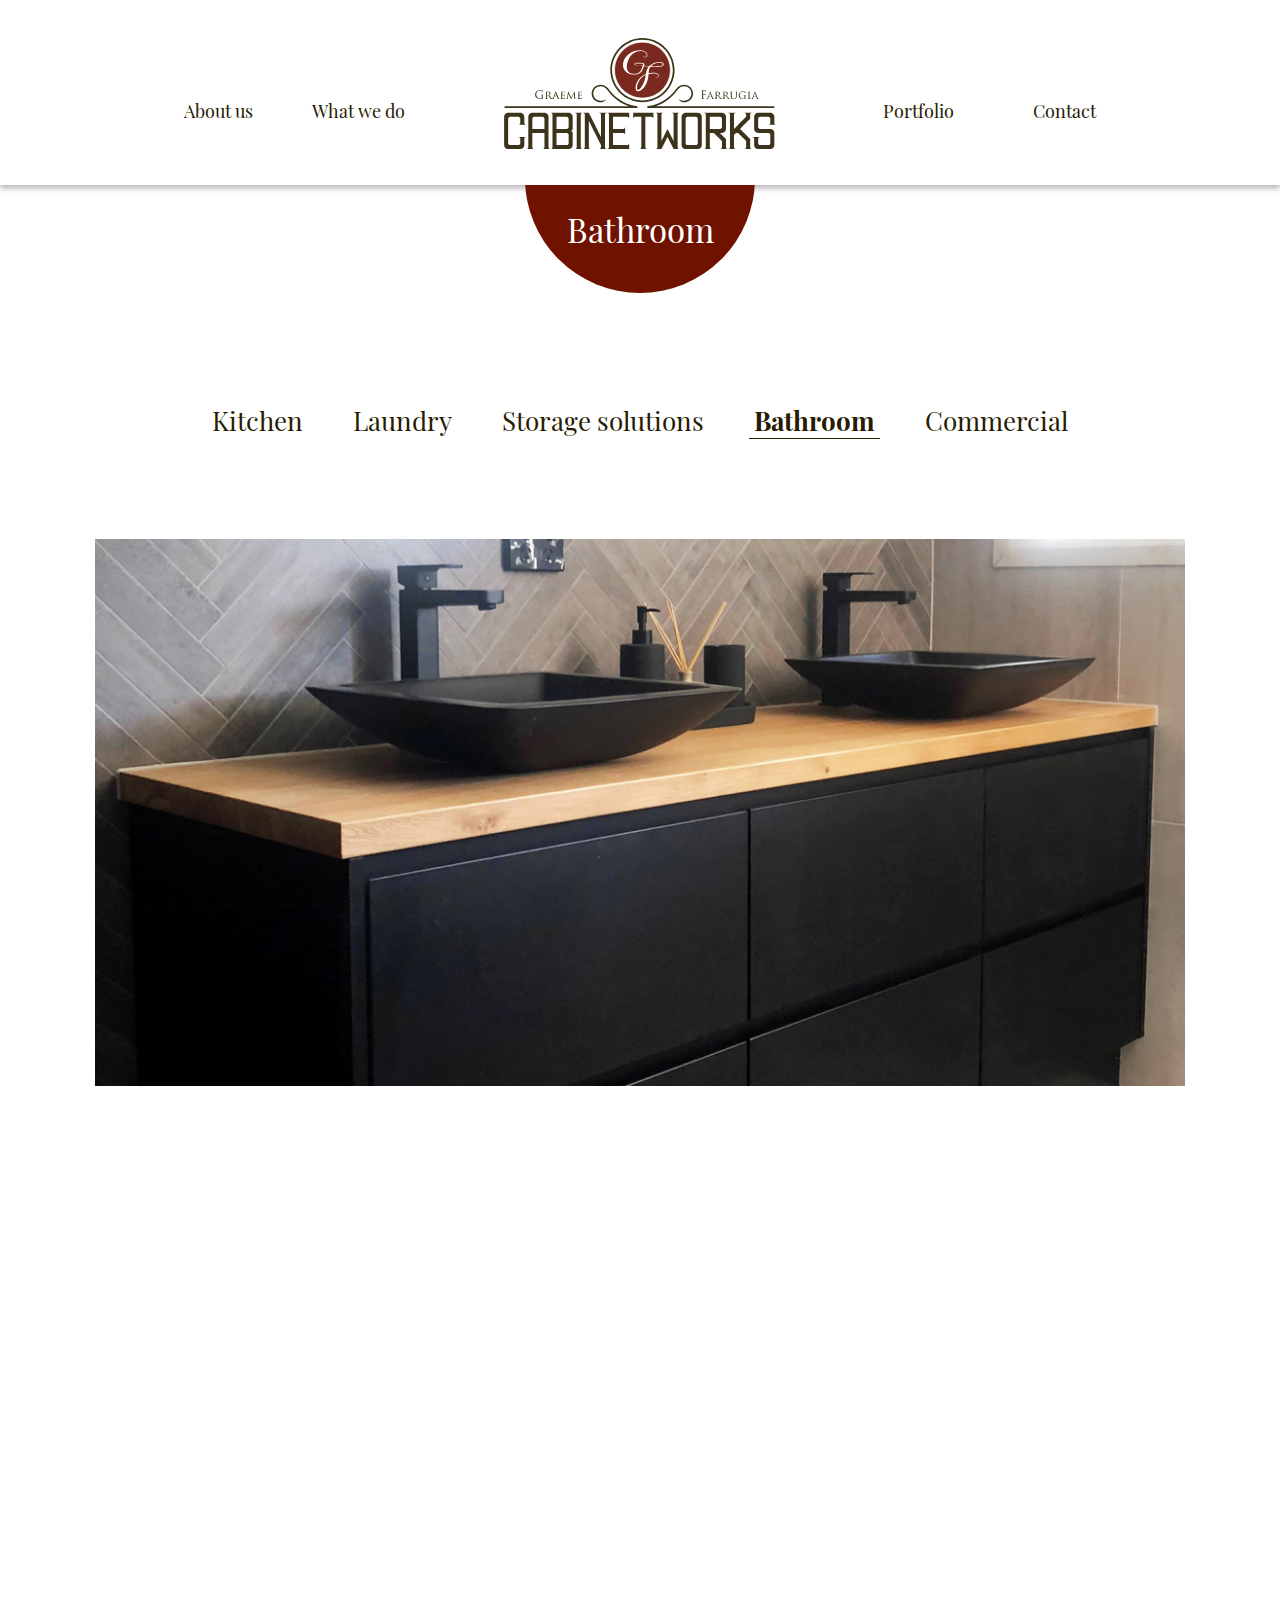
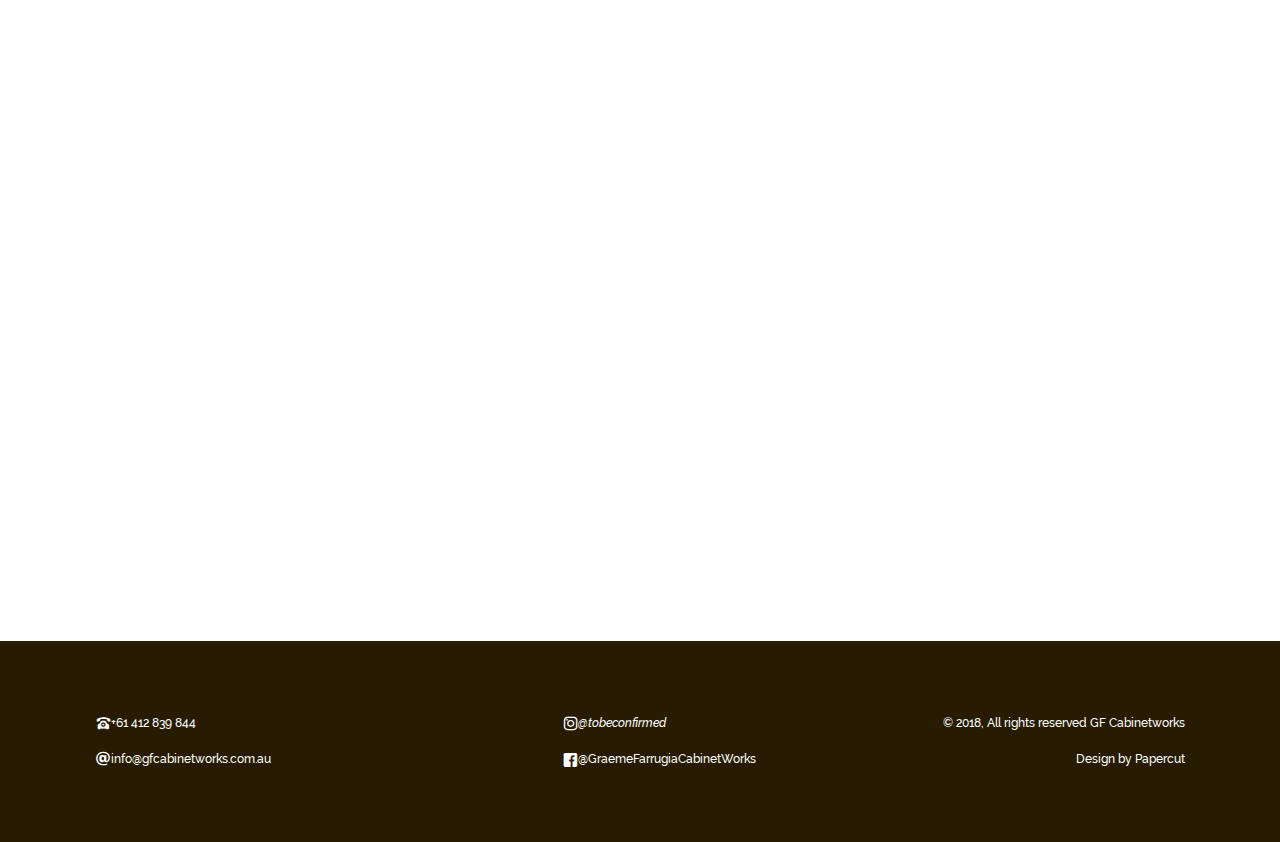
==== bathroom.html @ ab14703c "第一个版本" ====
<!DOCTYPE html>
<html>

	<head>
		<meta charset="UTF-8">
		<meta name="viewport" content="width=device-width,initial-scale=1,minimum-scale=1,maximum-scale=1,user-scalable=no" />
		<link rel="stylesheet" type="text/css" href="css/bootstrap.min.css" />
		<link rel="stylesheet" type="text/css" href="css/bootstrap-reboot.min.css" />
		<link rel="stylesheet" type="text/css" href="css/animate.min.css" />
		<link rel="stylesheet" type="text/css" href="css/iconfont.css" />
		<link rel="stylesheet" type="text/css" href="css/style.css" />
		<script src="js/jquery-2.0.3.js" type="text/javascript" charset="utf-8"></script>
		<script src="js/wow.min.js" type="text/javascript" charset="utf-8"></script>
		<script src="js/main.js" type="text/javascript" charset="utf-8"></script>
		<script src="js/script.js" type="text/javascript" charset="utf-8"></script>

		<title>Bathroom-Graeme Farrugia</title>
		<link href="img/logo.ico" rel="shortcut icon">
	</head>

	<body>
		<header id="header">
			<div class="container">
				<div class="brand">
					<a href="index.html">
						<img src="img/homelogo.svg" alt="Graeme-Farrugia" title="Graeme Farrugia" />
					</a>
				</div>
				<div class="menu-outer">
					<div class="navbar">
						<ul>
							<li>
								<a href="index.html#aboutus">About us</a>
							</li>
							<li>
								<a href="index.html#what-we-do">What we do</a>
							</li>
							<li>
								<a href="index.html#portfolio">Portfolio</a>
							</li>
							<li>
								<a href="index.html#contact">Contact</a>
							</li>
						</ul>
					</div>
				</div>
				<div class="hamb">
					<span></span>
					<span></span>
					<span></span>
				</div>
			</div>
		</header>
		<header class="hide-header is-hidden">
			<div class="container">
				<div class="hide-brand">
					<a href="bathroom.html#header">
						<img src="img/logo.svg" alt="Graeme-Farrugia" title="Graeme Farrugia" />
					</a>
				</div>
				<div class="hide-menu-outer">
					<div class="navbar">
						<ul>
							<li>
								<a href="index.html#aboutus">About us</a>
							</li>
							<li>
								<a href="index.html#what-we-do">What we do</a>
							</li>
							<li>
								<a href="index.html#portfolio">Portfolio</a>
							</li>
							<li>
								<a href="index.html#contact">Contact</a>
							</li>
						</ul>
					</div>
				</div>
				<div class="hide-hamb">
					<span></span>
					<span></span>
					<span></span>
				</div>
			</div>
		</header>
		<div class="content">
			<div class="container">
				<div class="row">
					<div class="col-md-12">
						<div class="title">
							<h2>Bathroom</h2>
							<div></div>
						</div>
					</div>
				</div>
			</div>
			<div class="container">
				<div class="row">
					<div class="col-md-12">
						<nav class="wow fadeInDown">
							<ul>
								<li>
									<a href="kitchen.html">Kitchen</a>
								</li>
								<li>
									<a href="laundry.html">Laundry</a>
								</li>
								<li>
									<a href="storage-solutions.html">Storage solutions</a>
								</li>
								<li class="inner-menu-active">
									<a href="bathroom.html">Bathroom</a>
								</li>
								<li>
									<a href="commercial.html">Commercial</a>
								</li>
							</ul>
						</nav>
					</div>
				</div>
			</div>
		</div>
		<div class="photos">
			<div class="container">
				<div class="row">
					<div class="col-md-12 wow fadeInUp"><img src="img/1-GF-Bathroom-01.jpg" /></div>
				</div>
			</div>
		</div>
		<div class="photos">
			<div class="container">
				<div class="row">
					<div class="col-md-4 wow fadeInLeft"><img src="img/1-GF-Bathroom-02.jpg" /></div>
					<div class="col-md-4 wow fadeInUp"><img src="img/1-GF-Bathroom-03.jpg" /></div>
					<div class="col-md-4 wow fadeInRight"><img src="img/1-GF-Bathroom-04.jpg" /></div>
				</div>
			</div>
		</div>
		<div class="photos">
			<div class="container">
				<div class="row">
					<div class="col-md-12 wow fadeInUp"><img src="img/1-GF-Bathroom-05.jpg" /></div>
				</div>
			</div>
		</div>
		<div class="bottom-photos-button">
			<div class="container">
				<div class="row">
					<div class="col-md-6 arrow-left wow fadeInUp">
						<div class="arrow-imgouter"><img src="img/left.svg" /></div>
						<div class="a-outer">
							<a href="index.html">Back to projects</a>
						</div>
					</div>
					<div class="col-md-6 arrow-right wow fadeInUp">
						<div class="arrow-imgouter"><img src="img/right.svg" /></div>
						<div class="a-outer">
							<a href="index.html">Load more photos</a>
						</div>
					</div>
				</div>
			</div>
		</div>
		<footer>
			<div class="container">
				<div class="row">
					<div class="col-md-5">
						<div class="f-left">
							<p>
								<i class="iconfont icon-weibiaoti-" title="tel"></i>
								<a href="tel:+61 412 839 844">+61 412 839 844</a>
							</p>
							<p>
								<i class="iconfont icon-weibiaoti-3" title="email"></i>
								<a href="mailto:info@gfcabinetworks.com.au" target="_blank">info@gfcabinetworks.com.au</a>
							</p>
						</div>
					</div>
					<div class="col-md-3">
						<div class="f-center">
							<p>
								<i class="iconfont icon-weibiaoti-2" title="instagram"></i>
								<a href="#">@tobeconfirmed</a>
							</p>
							<p>
								<i class="iconfont icon-weibiaoti-1" title="facebook"></i>
								<a href="https://www.facebook.com/GraemeFarrugiaCabinetWorks?hc_location=timeline" target="_blank">@GraemeFarrugiaCabinetWorks</a>
							</p>
						</div>
					</div>
					<div class="col-md-4">
						<div class="f-right">
							<p>&copy; 2018, All rights reserved GF Cabinetworks</p>
							<p>
								Design by
								<a href="http://papercut.net.au" target="_blank">Papercut</a>
							</p>
						</div>
					</div>
				</div>
			</div>
		</footer>
	</body>

</html>
---- css/iconfont.css ----
@font-face {
	font-family: "iconfont";
	src: url('../iconfont/iconfont.eot?t=1524538810641');
	/* IE9*/
	src: url('../iconfont/iconfont.eot?t=1524538810641#iefix') format('embedded-opentype'), /* IE6-IE8 */
  url('[data-uri]') format('woff'),
	url('../iconfont/iconfont.svg?t=1524538810641#iconfont') format('svg');
	/* iOS 4.1- */
}

.iconfont {
	font-family: "iconfont" !important;
	font-size: 16px;
	font-style: normal;
	-webkit-font-smoothing: antialiased;
	-moz-osx-font-smoothing: grayscale;
}

.icon-weibiaoti-:before { content: "\e61a"; }

.icon-weibiaoti-1:before { content: "\e614"; }

.icon-weibiaoti-2:before { content: "\e615"; }

.icon-left-queto:before { content: "\e61b"; }

.icon-right-queto:before { content: "\e61c"; }

.icon-right:before { content: "\e625"; }

.icon-weibiaoti-3:before { content: "\e611"; }

.icon-slick-girl:before { content: "\e61e"; }

.icon-slick-boy:before { content: "\e61f"; }

.icon-slick-left:before { content: "\e623"; }
---- css/style.css ----
@font-face{font-family:'Raleway';src:url("Raleway.eot");src:url("../fonts/Raleway/Raleway.eot?#iefix") format("embedded-opentype"),url("../fonts/Raleway/Raleway.woff2") format("woff2"),url("../fonts/Raleway/Raleway.woff") format("woff"),url("../fonts/Raleway/Raleway.ttf") format("truetype"),url("../fonts/Raleway/Raleway.svg#Raleway") format("svg");font-weight:100;font-style:normal;font-stretch:normal;unicode-range:U+0020-FB06}@font-face{font-family:'Raleway Medium';src:url("../fonts/Raleway Medium/Raleway Medium.eot");src:url("../fonts/Raleway Medium/Raleway Medium.eot?#iefix") format("embedded-opentype"),url("../fonts/Raleway Medium/Raleway Medium.woff2") format("woff2"),url("../fonts/Raleway Medium/Raleway Medium.woff") format("woff"),url("../fonts/Raleway Medium/Raleway Medium.ttf") format("truetype"),url("../fonts/Raleway Medium/Raleway Medium.svg#Raleway Medium") format("svg");font-weight:500;font-style:normal;font-stretch:normal;unicode-range:U+0020-FB06}@font-face{font-family:'Raleway Medium Italic';src:url("../fonts/Raleway Medium Italic/Raleway Medium Italic.eot");src:url("../fonts/Raleway Medium Italic/Raleway Medium Italic.eot?#iefix") format("embedded-opentype"),url("../fonts/Raleway Medium Italic/Raleway Medium Italic.woff2") format("woff2"),url("../fonts/Raleway Medium Italic/Raleway Medium Italic.woff") format("woff"),url("../fonts/Raleway Medium Italic/Raleway Medium Italic.ttf") format("truetype"),url("../fonts/Raleway Medium Italic/Raleway Medium Italic.svg#Raleway Medium Italic") format("svg");font-weight:500;font-style:italic;font-stretch:normal;unicode-range:U+0020-FB06}@font-face{font-family:'Raleway Italic';src:url("Raleway Italic.eot");src:url("../fonts/Raleway Italic/Raleway Italic.eot?#iefix") format("embedded-opentype"),url("../fonts/Raleway Italic/Raleway Italic.woff2") format("woff2"),url("../fonts/Raleway Italic/Raleway Italic.woff") format("woff"),url("../fonts/Raleway Italic/Raleway Italic.ttf") format("truetype"),url("../fonts/Raleway Italic/Raleway Italic.svg#Raleway Italic") format("svg");font-weight:100;font-style:italic;font-stretch:normal;unicode-range:U+000D-FB06}@font-face{font-family:'Raleway Bold';src:url("Raleway Bold.eot");src:url("../fonts/Raleway Bold/Raleway Bold.eot?#iefix") format("embedded-opentype"),url("../fonts/Raleway Bold/Raleway Bold.woff2") format("woff2"),url("../fonts/Raleway Bold/Raleway Bold.woff") format("woff"),url("../fonts/Raleway Bold/Raleway Bold.ttf") format("truetype"),url("../fonts/Raleway Bold/Raleway Bold.svg#Raleway Bold") format("svg");font-weight:700;font-style:normal;font-stretch:normal;unicode-range:U+0020-FB06}@font-face{font-family:'Playfair Display Regular';src:url("Playfair Display Regular.eot");src:url("../fonts/Playfair Display Regular/Playfair Display Regular.eot?#iefix") format("embedded-opentype"),url("../fonts/Playfair Display Regular/Playfair Display Regular.woff2") format("woff2"),url("../fonts/Playfair Display Regular/Playfair Display Regular.woff") format("woff"),url("../fonts/Playfair Display Regular/Playfair Display Regular.ttf") format("truetype"),url("../fonts/Playfair Display Regular/Playfair Display Regular.svg#Playfair Display Regular") format("svg");font-weight:400;font-style:normal;font-stretch:normal;unicode-range:U+000D-FB02}@font-face{font-family:'Playfair Display Bold';src:url("Playfair Display Bold.eot");src:url("../fonts/Playfair Display Bold/Playfair Display Bold.eot?#iefix") format("embedded-opentype"),url("../fonts/Playfair Display Bold/Playfair Display Bold.woff2") format("woff2"),url("../fonts/Playfair Display Bold/Playfair Display Bold.woff") format("woff"),url("../fonts/Playfair Display Bold/Playfair Display Bold.ttf") format("truetype"),url("../fonts/Playfair Display Bold/Playfair Display Bold.svg#Playfair Display Bold") format("svg");font-weight:700;font-style:normal;font-stretch:normal;unicode-range:U+000D-FB02}@font-face{font-family:'Raleway Bold Italic';src:url("Raleway Bold Italic.eot");src:url("../fonts/Raleway Bold Italic/Raleway Bold Italic.eot?#iefix") format("embedded-opentype"),url("../fonts/Raleway Bold Italic/Raleway Bold Italic.woff2") format("woff2"),url("../fonts/Raleway Bold Italic/Raleway Bold Italic.woff") format("woff"),url("../fonts/Raleway Bold Italic/Raleway Bold Italic.ttf") format("truetype"),url("../fonts/Raleway Bold Italic/Raleway Bold Italic.svg#Raleway Bold Italic") format("svg");font-weight:700;font-style:italic;font-stretch:normal;unicode-range:U+000D-FB02}*{padding:0;background-size:cover;background-position:center;background-repeat:no-repeat}p{margin-bottom:0}img{width:100%;height:auto}a{text-decoration:none;cursor:pointer;-webkit-transition:all 0.2s ease-in-out;transition:all 0.2s ease-in-out}a:focus{text-decoration:none;-webkit-transition:all 0.2s ease-in-out;transition:all 0.2s ease-in-out}a:visited{text-decoration:none;-webkit-transition:all 0.2s ease-in-out;transition:all 0.2s ease-in-out}a:hover{text-decoration:none;cursor:pointer;-webkit-transition:all 0.2s ease-in-out;transition:all 0.2s ease-in-out}button{outline:none;border:none;-webkit-transition:all 0.2s ease-in-out;transition:all 0.2s ease-in-out;background-color:transparent}button:hover{outline:none;cursor:pointer;-webkit-transition:all 0.2s ease-in-out;transition:all 0.2s ease-in-out}button:focus{outline:none;-webkit-transition:all 0.2s ease-in-out;transition:all 0.2s ease-in-out}ul{margin-bottom:0}ul li{list-style-type:none;-webkit-transition:all 0.2s ease-in-out;transition:all 0.2s ease-in-out}ul li:hover{-webkit-transition:all 0.2s ease-in-out;transition:all 0.2s ease-in-out}input{outline:none;border-radius:0;border:none}input::-webkit-input-placeholder{color:#7F796A}input:-moz-placeholder{color:#7F796A}input::-moz-placeholder{color:#7F796A}input:-ms-input-placeholder{color:#7F796A}textarea::-webkit-input-placeholder{color:#7F796A}textarea:-moz-placeholder{color:#7F796A}textarea::-moz-placeholder{color:#7F796A}textarea:-ms-input-placeholder{color:#7F796A}textarea{outline:none;border-radius:0;border:none;resize:none}select{outline:none;border-radius:0;border:none}.container{max-width:1120px}[class*="lightcase-icon-"]:before{font-family:"FontAwesome" !important}.lightcase-icon-prev:before{content:"\f053" !important}.lightcase-icon-next:before{content:"\f054" !important}.lightcase-icon-close:before{display:none !important}.slider{-ms-touch-action:auto !important;touch-action:auto !important}.slick-slider{-moz-user-select:text;cursor:auto !important;-webkit-user-select:auto !important;-moz-user-select:auto !important}header{-webkit-box-shadow:0 4px 5px #C0C0C0;box-shadow:0 4px 5px #C0C0C0}header .container{position:relative}.brand{position:relative;text-align:center;padding:65px 0}@media (max-width: 1400px){.brand{padding:32.5px 0}}@media (max-width: 1024px){.brand{padding:25px 0}}@media (max-width: 768px){.brand{text-align:left}}@media (max-width: 414px){.brand{padding:0}}.brand a{z-index:1;position:relative;display:inline-block}.brand a img{width:320px;height:130px}@media (max-width: 1400px){.brand a img{width:280px;height:120px}}@media (max-width: 1024px){.brand a img{width:180px;height:75px}}@media (max-width: 414px){.brand a img{width:130px}}@media (min-width: 769px){.menu-outer{display:block !important;position:absolute;top:50%;left:50%;-webkit-transform:translate(-50%, -50%);transform:translate(-50%, -50%);width:100%;height:100%}}@media (max-width: 768px){.menu-outer{z-index:1;position:fixed;top:0;display:none;left:0;width:100%;height:100vh;background-color:#fff}}.menu-outer .navbar{height:100%;display:-webkit-box;display:-ms-flexbox;display:flex;-ms-flex-pack:distribute;justify-content:space-around}@media (max-width: 768px){.menu-outer .navbar{overflow:auto;height:auto;width:auto;position:absolute;top:50%;left:50%;-webkit-transform:translate(-50%, -50%);transform:translate(-50%, -50%)}}.menu-outer .navbar ul{margin-top:40px}@media (max-width: 1024px){.menu-outer .navbar ul{margin-top:25px}}@media (max-width: 768px){.menu-outer .navbar ul{display:-webkit-box;display:-ms-flexbox;display:flex;-webkit-box-orient:vertical;-webkit-box-direction:normal;-ms-flex-direction:column;flex-direction:column;-webkit-box-align:center;-ms-flex-align:center;align-items:center}}.menu-outer .navbar ul li{display:inline-block;margin:0 20px}.menu-outer .navbar ul li:after{content:"";display:block;width:0;height:1px;background-color:#271C02;-webkit-transition:all 0.2s ease-in-out;transition:all 0.2s ease-in-out}.menu-outer .navbar ul li:hover:after{width:100%;-webkit-transition:all 0.2s ease-in-out;transition:all 0.2s ease-in-out}.menu-outer .navbar ul li:hover a{font-family:"Playfair Display Bold"}.menu-outer .navbar ul li:first-child{margin-left:0}.menu-outer .navbar ul li:nth-child(2){margin-right:270px}@media (max-width: 1400px){.menu-outer .navbar ul li:nth-child(2){margin-right:230px}}@media (max-width: 1200px){.menu-outer .navbar ul li:nth-child(2){margin-right:200px}}@media (max-width: 1024px){.menu-outer .navbar ul li:nth-child(2){margin-right:100px}}@media (max-width: 810px){.menu-outer .navbar ul li:nth-child(2){margin-right:70px}}@media (max-width: 768px){.menu-outer .navbar ul li:nth-child(2){margin-right:0}}.menu-outer .navbar ul li:nth-child(3){margin-left:250px;margin-right:40px}@media (max-width: 1400px){.menu-outer .navbar ul li:nth-child(3){margin-left:230px}}@media (max-width: 1200px){.menu-outer .navbar ul li:nth-child(3){margin-left:200px}}@media (max-width: 1024px){.menu-outer .navbar ul li:nth-child(3){margin-left:190px}}@media (max-width: 800px){.menu-outer .navbar ul li:nth-child(3){margin-left:160px}}@media (max-width: 768px){.menu-outer .navbar ul li:nth-child(3){margin:0 0 20px}}.menu-outer .navbar ul li:last-child{margin-right:0}@media (max-width: 768px){.menu-outer .navbar ul li{margin:0 0 20px}}.menu-outer .navbar ul li a{display:inline-block;font-family:"Playfair Display Regular";font-size:18px;line-height:21.6px;color:#271C02;margin:0 7px}.hamb{z-index:2;-webkit-transition:all 0.3s;transition:all 0.3s;position:absolute;right:15px;top:50px;width:25px;height:25px}@media (min-width: 769px){.hamb{display:none}}@media (max-width: 414px){.hamb{top:30px}}.hamb:hover{cursor:pointer}.hamb:hover span{background-color:#6F1200}.hamb span{width:25px;height:2px;display:block;background-color:#271C02;position:relative;-webkit-transition:all 0.7s ease-in-out;transition:all 0.7s ease-in-out}.hamb span:first-child{top:3px}.hamb span:nth-child(2){top:8px}.hamb span:last-child{top:13px}@media (max-width: 768px){.hidden{overflow:hidden;position:relative;height:100%}}@media (max-width: 768px){.hidden .hamb span{-webkit-transition:all 0.7s ease-in-out;transition:all 0.7s ease-in-out}}@media (max-width: 768px){.hidden .hamb span:first-child{top:10px;-webkit-transform:rotate(-45deg);transform:rotate(-45deg)}}@media (max-width: 768px){.hidden .hamb span:nth-child(2){opacity:0}}@media (max-width: 768px){.hidden .hamb span:last-child{top:6px;-webkit-transform:rotate(45deg);transform:rotate(45deg)}}.hide-header{-webkit-box-shadow:0 0 0;box-shadow:0 0 0;background-color:white;position:fixed;top:0;z-index:2;width:100%;-webkit-transition:all 0.7s ease-in-out;transition:all 0.7s ease-in-out}.hide-header .container{display:-webkit-box;display:-ms-flexbox;display:flex;-webkit-box-pack:justify;-ms-flex-pack:justify;justify-content:space-between}.hide-header .container .hide-brand{margin:10px 0}.hide-header .container .hide-brand a img{width:70px;height:70px}@media (max-width: 414px){.hide-header .container .hide-brand a img{width:45px;height:55px}}@media (min-width: 769px){.hide-header .container .hide-menu-outer{display:-webkit-box;display:-ms-flexbox;display:flex;-webkit-box-align:center;-ms-flex-align:center;align-items:center}}@media (max-width: 768px){.hide-header .container .hide-menu-outer{z-index:1;position:fixed;top:-100vh;left:0;-webkit-transition:all 0.7s ease-in-out;transition:all 0.7s ease-in-out;width:100%;height:100%;background-color:#fff}}@media (max-width: 768px){.hide-header .container .hide-menu-outer .navbar{overflow:auto;height:auto;width:auto;position:absolute;top:50%;left:50%;-webkit-transform:translate(-50%, -50%);transform:translate(-50%, -50%)}}.hide-header .container .hide-menu-outer .navbar ul{margin-top:0}@media (max-width: 768px){.hide-header .container .hide-menu-outer .navbar ul{display:-webkit-box;display:-ms-flexbox;display:flex;-webkit-box-orient:vertical;-webkit-box-direction:normal;-ms-flex-direction:column;flex-direction:column;-webkit-box-align:center;-ms-flex-align:center;align-items:center}}.hide-header .container .hide-menu-outer .navbar ul li{display:inline-block;margin:0 0 0 20px}@media (max-width: 768px){.hide-header .container .hide-menu-outer .navbar ul li{margin:0 0 20px}}.hide-header .container .hide-menu-outer .navbar ul li:after{content:"";display:block;width:0;height:1px;background-color:#271C02;-webkit-transition:all 0.2s ease-in-out;transition:all 0.2s ease-in-out}.hide-header .container .hide-menu-outer .navbar ul li:hover:after{width:100%;-webkit-transition:all 0.2s ease-in-out;transition:all 0.2s ease-in-out}.hide-header .container .hide-menu-outer .navbar ul li:hover a{font-family:"Playfair Display Bold"}.hide-header .container .hide-menu-outer .navbar ul li a{display:inline-block;font-family:"Playfair Display Regular";font-size:18px;line-height:21.6px;color:#271C02;margin:0 7px}.hide-header .container .hide-hamb{z-index:2;-webkit-transition:all 0.3s;transition:all 0.3s;position:absolute;right:15px;top:37px;width:25px;height:25px}@media (min-width: 769px){.hide-header .container .hide-hamb{display:none}}@media (min-width: 769px){.hide-header .container .hide-hamb{display:none}}@media (max-width: 414px){.hide-header .container .hide-hamb{top:28px}}.hide-header .container .hide-hamb:hover{cursor:pointer}.hide-header .container .hide-hamb:hover span{background-color:#6F1200}.hide-header .container .hide-hamb span{width:25px;height:2px;display:block;background-color:#271C02;position:relative;-webkit-transition:all 0.7s ease-in-out;transition:all 0.7s ease-in-out}.hide-header .container .hide-hamb span:first-child{top:3px}.hide-header .container .hide-hamb span:nth-child(2){top:8px}.hide-header .container .hide-hamb span:last-child{top:13px}@media (max-width: 768px){.hide-hidden{overflow:hidden;position:relative;height:100%}}@media (max-width: 768px){.hide-hidden .hide-header{-webkit-transition:all 0.7s ease-in-out;transition:all 0.7s ease-in-out}}@media (max-width: 768px){.hide-hidden .hide-header .hide-hamb span{-webkit-transition:all 0.7s ease-in-out;transition:all 0.7s ease-in-out}}@media (max-width: 768px){.hide-hidden .hide-header .hide-hamb span:first-child{top:10px;-webkit-transform:rotate(-45deg);transform:rotate(-45deg)}}@media (max-width: 768px){.hide-hidden .hide-header .hide-hamb span:nth-child(2){opacity:0}}@media (max-width: 768px){.hide-hidden .hide-header .hide-hamb span:last-child{top:6px;-webkit-transform:rotate(45deg);transform:rotate(45deg)}}@media (max-width: 768px){.hide-hidden .hide-header .hide-menu-outer{top:0;-webkit-transition:all 0.7s ease-in-out;transition:all 0.7s ease-in-out}}.is-hidden{-webkit-transform:translate3d(0, -100%, 0);transform:translate3d(0, -100%, 0)}.inhidden{-webkit-transform:translate3d(0, -100%, 0);transform:translate3d(0, -100%, 0);-webkit-transition:all 0.7s ease-in-out;transition:all 0.7s ease-in-out}.title{position:relative;margin-bottom:155px;text-align:center}@media (max-width: 1024px){.title{margin-bottom:80px}}@media (max-width: 768px){.title{margin-bottom:60px}}.title h2{position:relative;z-index:1;margin-top:25px;font-family:"Playfair Display Regular";color:white;font-size:33px;line-height:39.6px}@media (max-width: 1024px){.title h2{font-size:28px;line-height:32px}}@media (max-width: 768px){.title h2{font-size:24px;line-height:28px;margin-top:15px}}@media (max-width: 414px){.title h2{font-size:20px;line-height:26px}}.title div{width:230px;height:230px;border-radius:50%;background-color:#6F1200;position:absolute;top:-80%;left:50%;-webkit-transform:translate(-50%, -50%);transform:translate(-50%, -50%)}@media (max-width: 1024px){.title div{width:200px;height:200px}}@media (max-width: 768px){.title div{width:170px;height:170px}}@media (max-width: 414px){.title div{width:150px;height:150px}}.icon-outer{display:-webkit-box;display:-ms-flexbox;display:flex;-webkit-box-orient:vertical;-webkit-box-direction:normal;-ms-flex-direction:column;flex-direction:column;-webkit-box-pack:center;-ms-flex-pack:center;justify-content:center;-webkit-box-align:center;-ms-flex-align:center;align-items:center}.icon-outer:hover .h3-outer:after{width:100%;-webkit-transition:all 0.2s ease-in-out;transition:all 0.2s ease-in-out}.icon-outer:hover .h3-outer h3{font-family:"Playfair Display Bold"}.icon-outer .icon-img{width:100px;height:100px}@media (max-width: 1024px){.icon-outer .icon-img{width:65px;height:65px}}@media (max-width: 768px){.icon-outer .icon-img{width:45px;height:45px}}@media (max-width: 414px){.icon-outer .icon-img{width:35px;height:35px}}.icon-outer .h3-outer:after{content:"";display:block;width:0;height:1px;background-color:#271C02;-webkit-transition:all 0.2s ease-in-out;transition:all 0.2s ease-in-out}h3{color:#271C02;padding:0 10px;font-family:"Playfair Display Regular";font-size:26px;line-height:31.2px;display:inline-block}@media (max-width: 1024px){h3{font-size:20px;line-height:26px}}@media (max-width: 768px){h3{font-size:16px;line-height:20px;margin-bottom:0}}@media (max-width: 414px){h3{font-size:14px;line-height:16px}}h4{font-family:"Playfair Display Bold";font-size:33px;line-height:40px;color:#000000;text-align:center;margin-bottom:80px !important}@media (max-width: 1024px){h4{margin-bottom:50px !important;font-size:28px;line-height:36px}}@media (max-width: 768px){h4{margin-bottom:30px !important;font-size:22px;line-height:28px}}@media (max-width: 414px){h4{margin-bottom:20px !important;font-size:20px;line-height:26px}}.read-button{display:inline-block;-webkit-transition:all 0.2s ease-in-out;transition:all 0.2s ease-in-out;margin-left:-7px}.read-button a{color:#6F1200 !important;font-family:"Playfair Display Bold";font-size:15px;line-height:18px;padding:0 5px}@media (max-width: 414px){.read-button a{font-size:12px;line-height:16px}}.read-button:after{content:"";display:block;margin-top:3px;width:0;height:1px;background-color:#6F1200;-webkit-transition:all 0.2s ease-in-out;transition:all 0.2s ease-in-out}.read-button:hover:after{width:100%;-webkit-transition:all 0.2s ease-in-out;transition:all 0.2s ease-in-out}.read-button:focus{outline:none}.read-button:visited{outline:none}.readmore-hidetext{display:none}@media (max-width: 1024px){.col-md-5,.col-md-6,.col-md-7{max-width:100%;-webkit-box-flex:0;-ms-flex:0 0 auto;flex:0 0 auto}}.viewport{overflow:hidden}.viewport .container{max-width:100%;padding:0}.viewport-text{background-color:#E9E8E6;margin:0 auto}.viewport-text .container .viewport-text-outer{margin:80px 0}@media (max-width: 1024px){.viewport-text .container .viewport-text-outer{margin:50px 0}}@media (max-width: 768px){.viewport-text .container .viewport-text-outer{margin:35px 0}}@media (max-width: 414px){.viewport-text .container .viewport-text-outer{margin:20px 0}}.viewport-text .container .viewport-text-outer .example{display:-webkit-box;display:-ms-flexbox;display:flex;-webkit-box-orient:horizontal;-webkit-box-direction:normal;-ms-flex-direction:row;flex-direction:row;-webkit-box-pack:justify;-ms-flex-pack:justify;justify-content:space-between;-webkit-box-align:start;-ms-flex-align:start;align-items:flex-start}@media (max-width: 1024px){.viewport-text .container .viewport-text-outer .example{-webkit-box-orient:vertical;-webkit-box-direction:normal;-ms-flex-direction:column;flex-direction:column}}.viewport-text .container .viewport-text-outer .example .col-md-6{padding:0}.viewport-text .container .viewport-text-outer .example .example-l{text-align:center;display:-webkit-box;display:-ms-flexbox;display:flex;-webkit-box-orient:vertical;-webkit-box-direction:normal;-ms-flex-direction:column;flex-direction:column}.viewport-text .container .viewport-text-outer .example .example-l blockquote{padding-left:25px;position:relative;font-family:"Playfair Display Regular";font-size:28px;line-height:34px;color:#6F1200}@media (max-width: 1024px){.viewport-text .container .viewport-text-outer .example .example-l blockquote{margin-bottom:30px;font-size:24px;line-height:30px;padding-left:0}}@media (max-width: 768px){.viewport-text .container .viewport-text-outer .example .example-l blockquote{font-size:18px;line-height:22px;margin-bottom:20px}}@media (max-width: 768px){.viewport-text .container .viewport-text-outer .example .example-l blockquote{font-size:16px;line-height:20px}}.viewport-text .container .viewport-text-outer .example .example-l .iconfont{color:#D4B8B3;position:absolute;font-size:30px}@media (max-width: 768px){.viewport-text .container .viewport-text-outer .example .example-l .iconfont{font-size:22px}}@media (max-width: 414px){.viewport-text .container .viewport-text-outer .example .example-l .iconfont{font-size:16px}}.viewport-text .container .viewport-text-outer .example .example-l .iconfont:first-child{top:-10px;left:25px}@media (max-width: 1024px){.viewport-text .container .viewport-text-outer .example .example-l .iconfont:first-child{top:-23px;left:-5px}}@media (max-width: 414px){.viewport-text .container .viewport-text-outer .example .example-l .iconfont:first-child{top:-5px;left:-10px}}.viewport-text .container .viewport-text-outer .example .example-l .iconfont:last-child{bottom:-20px;right:25px}@media (max-width: 1024px){.viewport-text .container .viewport-text-outer .example .example-l .iconfont:last-child{bottom:-15px;right:-10px}}@media (max-width: 414px){.viewport-text .container .viewport-text-outer .example .example-l .iconfont:last-child{bottom:-10px;right:-8px}}@media (max-width: 1024px){.viewport-text .container .viewport-text-outer .example .example-l br{display:none}}.viewport-text .container .viewport-text-outer .example .example-r{text-align:left;font-family:"Raleway";font-size:16px;line-height:22px}@media (max-width: 1024px){.viewport-text .container .viewport-text-outer .example .example-r{font-size:15px;line-height:20px}}@media (max-width: 768px){.viewport-text .container .viewport-text-outer .example .example-r{font-size:14px;line-height:18px}}@media (max-width: 414px){.viewport-text .container .viewport-text-outer .example .example-r{font-size:12px;line-height:16px}}.viewport-text .container .viewport-text-outer .example .example-r p{margin-bottom:15px}@media (max-width: 768px){.viewport-text .container .viewport-text-outer .example .example-r p{margin-bottom:10px}}.carousel .row{display:-webkit-box;display:-ms-flexbox;display:flex;-webkit-box-pack:center;-ms-flex-pack:center;justify-content:center}.carousel .row .col-md-6{padding:0 30px}.carousel .row .col-md-6 .slide-container{padding:100px 0}@media (max-width: 1024px){.carousel .row .col-md-6 .slide-container{padding:50px 0}}@media (max-width: 768px){.carousel .row .col-md-6 .slide-container{padding:35px 0}}@media (max-width: 414px){.carousel .row .col-md-6 .slide-container{padding:20px 0}}.carousel .row .col-md-6 .slide-container .slick-track{display:-webkit-box;display:-ms-flexbox;display:flex;-webkit-box-align:center;-ms-flex-align:center;align-items:center}.carousel .row .col-md-6 .slide-container .slick-track .slide-outer{text-align:center}@media (max-width: 1024px){.carousel .row .col-md-6 .slide-container .slick-track .slide-outer{padding:0 80px}}@media (max-width: 768px){.carousel .row .col-md-6 .slide-container .slick-track .slide-outer{padding:0 50px}}@media (max-width: 414px){.carousel .row .col-md-6 .slide-container .slick-track .slide-outer{padding:0 25px}}.carousel .row .col-md-6 .slide-container .slick-track .slide-outer .slide-imgouter{width:82px;height:auto;margin:0 auto}.carousel .row .col-md-6 .slide-container .slick-track .slide-outer .c-name{color:#271C02;text-align:center;font-family:"Playfair Display Regular";font-size:26px;line-height:31.2px;margin:5px 0 31px}@media (max-width: 768px){.carousel .row .col-md-6 .slide-container .slick-track .slide-outer .c-name{font-size:22px;line-height:28px}}@media (max-width: 414px){.carousel .row .col-md-6 .slide-container .slick-track .slide-outer .c-name{margin:5px 0 10px;font-size:18px;line-height:22px}}.carousel .row .col-md-6 .slide-container .slick-track .slide-outer .c-comments{color:#000;font-family:"Raleway Italic";font-size:16px;line-height:19.2px;text-align:center}@media (max-width: 768px){.carousel .row .col-md-6 .slide-container .slick-track .slide-outer .c-comments{font-size:15px;line-height:18px}}@media (max-width: 414px){.carousel .row .col-md-6 .slide-container .slick-track .slide-outer .c-comments{font-size:12px;line-height:16px}}.carousel .row .col-md-6 .slide-container .slick-arrow{position:absolute;z-index:1;font-size:45px;top:50%;-webkit-transform:translate(-50%, -50%);transform:translate(-50%, -50%);width:60px;height:60px;text-align:center;background-color:#E9E8E6;border-radius:50%;-webkit-transition:all 0.2s ease-in-out;transition:all 0.2s ease-in-out}@media (max-width: 1024px){.carousel .row .col-md-6 .slide-container .slick-arrow{width:50px;height:50px;font-size:36px}}@media (max-width: 768px){.carousel .row .col-md-6 .slide-container .slick-arrow{width:40px;height:40px;font-size:32px}}@media (max-width: 414px){.carousel .row .col-md-6 .slide-container .slick-arrow{width:30px;height:30px;font-size:28px}}.carousel .row .col-md-6 .slide-container .slick-arrow button{position:relative;top:-11px}@media (max-width: 1024px){.carousel .row .col-md-6 .slide-container .slick-arrow button{top:-9px}}@media (max-width: 768px){.carousel .row .col-md-6 .slide-container .slick-arrow button{top:-11px}}@media (max-width: 414px){.carousel .row .col-md-6 .slide-container .slick-arrow button{top:-12px}}.carousel .row .col-md-6 .slide-container .slick-arrow button i{font-size:32px}@media (max-width: 1024px){.carousel .row .col-md-6 .slide-container .slick-arrow button i{font-size:24px}}@media (max-width: 768px){.carousel .row .col-md-6 .slide-container .slick-arrow button i{font-size:18px}}@media (max-width: 414px){.carousel .row .col-md-6 .slide-container .slick-arrow button i{font-size:14px}}.carousel .row .col-md-6 .slide-container .slick-arrow:hover{-webkit-transition:all 0.2s ease-in-out;transition:all 0.2s ease-in-out;background-color:#7F796A;cursor:pointer}.carousel .row .col-md-6 .slide-container .slick-arrow:hover button{color:white}.carousel .row .col-md-6 .slide-container .slick-prev{left:-115px}@media (max-width: 1024px){.carousel .row .col-md-6 .slide-container .slick-prev{left:15px}}@media (max-width: 414px){.carousel .row .col-md-6 .slide-container .slick-prev{left:0}}.carousel .row .col-md-6 .slide-container .slick-next{right:-175px}@media (max-width: 1024px){.carousel .row .col-md-6 .slide-container .slick-next{right:-35px}}.aboutus{background-color:#F4F4F2;overflow:hidden}.aboutus .au-content{margin-bottom:112px}@media (max-width: 1024px){.aboutus .au-content{margin-bottom:50px;margin-top:0}}@media (max-width: 768px){.aboutus .au-content{margin-bottom:35px}}@media (max-width: 414px){.aboutus .au-content{margin-bottom:20px}}.aboutus .au-content .au-content-text{float:left}@media (min-width: 1680px){.aboutus .au-content .au-content-text{padding-right:8.33%}}@media (max-width: 1679px){.aboutus .au-content .au-content-text{padding-right:30px}}@media (max-width: 1024px){.aboutus .au-content .au-content-text{float:none;margin-top:0;padding-right:15px}}.aboutus .au-content .au-content-text p{color:#000000;font-family:"Raleway";font-size:16px;line-height:19.2px;padding-bottom:20px}@media (max-width: 768px){.aboutus .au-content .au-content-text p{font-size:14px;line-height:18px;padding-bottom:15px}}@media (max-width: 414px){.aboutus .au-content .au-content-text p{font-size:12px;line-height:14px;padding-bottom:10px}}.aboutus .au-content .au-content-text .au-content-text-subtitle{text-align:left;color:#000000;font-family:"Playfair Display Regular";font-size:28px;line-height:33.6px;margin-bottom:40px !important}@media (max-width: 768px){.aboutus .au-content .au-content-text .au-content-text-subtitle{font-size:24px;line-height:28px;margin-bottom:35px !important}}@media (max-width: 414px){.aboutus .au-content .au-content-text .au-content-text-subtitle{font-size:18px;line-height:26px;margin-bottom:20px !important}}.aboutus .au-content .au-content-text ul{margin-left:20px;margin-bottom:10px}.aboutus .au-content .au-content-text ul li{list-style-type:disc}.aboutus .au-content .au-content-img{float:right}@media (max-width: 1024px){.aboutus .au-content .au-content-img{margin-top:20px;float:none}}.What-we-do{overflow:hidden;background-color:#E9E8E6;padding-bottom:140px}@media (max-width: 1024px){.What-we-do{padding-bottom:50px}}@media (max-width: 768px){.What-we-do{padding-bottom:25px}}@media (max-width: 414px){.What-we-do{padding-bottom:20px}}.What-we-do .type{display:-webkit-box;display:-ms-flexbox;display:flex;-webkit-box-orient:horizontal;-webkit-box-direction:normal;-ms-flex-direction:row;flex-direction:row;-ms-flex-pack:distribute;justify-content:space-around;-ms-flex-wrap:nowrap;flex-wrap:nowrap;text-align:center;margin-bottom:73px}@media (max-width: 1024px){.What-we-do .type{margin-bottom:10px}}@media (max-width: 768px){.What-we-do .type{margin-bottom:0}}@media (max-width: 767px){.What-we-do .type{-ms-flex-wrap:wrap;flex-wrap:wrap}}.What-we-do .type .type-outer{display:-webkit-box;display:-ms-flexbox;display:flex;-webkit-box-pack:center;-ms-flex-pack:center;justify-content:center;-webkit-box-align:center;-ms-flex-align:center;align-items:center;width:200px;margin-bottom:20px}@media (max-width: 1024px){.What-we-do .type .type-outer{width:155px}}@media (max-width: 768px){.What-we-do .type .type-outer{width:130px;margin-bottom:15px}}@media (max-width: 414px){.What-we-do .type .type-outer{width:110px;margin-bottom:5px}}.What-we-do .type .type-outer h3{white-space:nowrap}.What-we-do p{text-align:center;margin-bottom:20px}@media (max-width: 768px){.What-we-do p{margin-bottom:15px}}@media (max-width: 1024px){.What-we-do p br{display:none}}.What-we-do p:last-child,.What-we-do p:nth-child(3){font-family:"Raleway";font-size:16px;line-height:19.2px}@media (max-width: 414px){.What-we-do p:last-child,.What-we-do p:nth-child(3){font-size:14px;line-height:18px}}.Portfolio{overflow:hidden}.Portfolio .Portfolio-container{margin:0 -15px 57px}@media (max-width: 1024px){.Portfolio .Portfolio-container{margin:0 -15px}}.Portfolio .Portfolio-container .button-group{display:-webkit-box;display:-ms-flexbox;display:flex;-ms-flex-pack:distribute;justify-content:space-around;-ms-flex-wrap:wrap;flex-wrap:wrap;margin-bottom:85px}@media (max-width: 1024px){.Portfolio .Portfolio-container .button-group{margin-bottom:40px}}@media (max-width: 768px){.Portfolio .Portfolio-container .button-group{margin-bottom:20px}}.Portfolio .Portfolio-container .button-group button{margin:0 10px 10px;color:#271C02;background-color:transparent}.Portfolio .Portfolio-container .button-group button:after{content:"";display:block;width:0;height:1px;background-color:#271C02;-webkit-transition:all 0.2s ease-in-out;transition:all 0.2s ease-in-out}@media (max-width: 414px){.Portfolio .Portfolio-container .button-group button{margin:0 5px 5px}}.Portfolio .Portfolio-container .button-group button:hover:after{width:100%;-webkit-transition:all 0.2s ease-in-out;transition:all 0.2s ease-in-out}.Portfolio .Portfolio-container .button-group button:hover h3{font-family:"Playfair Display Bold"}.Portfolio .Portfolio-container .button-group .portfolio-active h3{font-family:"Playfair Display Bold"}.Portfolio .Portfolio-container .button-group .portfolio-active:after{width:100%}.Portfolio .Portfolio-container .isotope{display:-webkit-box;display:-ms-flexbox;display:flex;-webkit-box-pack:center;-ms-flex-pack:center;justify-content:center}@media (max-width: 768px){.Portfolio .Portfolio-container .isotope{margin:0 7.5px}}.Portfolio .Portfolio-container .isotope .element-item{display:inline-block;margin-bottom:30px;width:25%;padding:0 15px}@media (max-width: 768px){.Portfolio .Portfolio-container .isotope .element-item{width:50%;padding:0 7.5px;margin-bottom:15px}}@media (max-width: 768px){.Portfolio .Portfolio-container .isotope .element-item{margin-bottom:15px}}@media (max-width: 414px){.Portfolio .Portfolio-container .isotope .element-item{width:100%}}.Contact{overflow:hidden}.Contact .form-outer{width:805px;margin:0 auto}@media (max-width: 835px){.Contact .form-outer{width:100%}}.Contact .form-outer form input{width:100%;background-color:white;color:#271C02;font-family:"Playfair Display Regular";font-size:20px;line-height:24px;padding:4px 10px;margin-bottom:18px;border:solid 1px transparent;-webkit-transition:all 0.2s ease-in-out;transition:all 0.2s ease-in-out}@media (max-width: 768px){.Contact .form-outer form input{font-size:18px;line-height:22px}}@media (max-width: 414px){.Contact .form-outer form input{font-size:16px;line-height:20px}}.Contact .form-outer form input:hover{border-color:#D4CCB7;-webkit-transition:all 0.2s ease-in-out;transition:all 0.2s ease-in-out}.Contact .form-outer form input:focus{border-color:#7F796A;-webkit-transition:all 0.2s ease-in-out;transition:all 0.2s ease-in-out}.Contact .form-outer form textarea{width:100%;padding:4px 10px;height:100px;color:#271C02;font-family:"Playfair Display Regular";font-size:20px;line-height:24px;border:solid 1px transparent;-webkit-transition:all 0.2s ease-in-out;transition:all 0.2s ease-in-out}@media (max-width: 768px){.Contact .form-outer form textarea{font-size:18px;line-height:22px}}@media (max-width: 414px){.Contact .form-outer form textarea{font-size:16px;line-height:20px}}.Contact .form-outer form textarea:hover{border-color:#D4CCB7;-webkit-transition:all 0.2s ease-in-out;transition:all 0.2s ease-in-out}.Contact .form-outer form textarea:focus{border-color:#7F796A;-webkit-transition:all 0.2s ease-in-out;transition:all 0.2s ease-in-out}.Contact .form-outer form .type-outer{text-align:center}.Contact .form-outer form .type-outer .icon-outer{margin:85px 0 119px;display:-webkit-inline-box;display:-ms-inline-flexbox;display:inline-flex}@media (max-width: 1024px){.Contact .form-outer form .type-outer .icon-outer{margin:40px auto 50px}}@media (max-width: 1024px){.Contact .form-outer form .type-outer .icon-outer{margin:20px auto 25px}}.Contact .form-outer form .type-outer .icon-outer:hover{cursor:pointer}.Contact .form-outer form .type-outer .icon-outer .icon-img{width:120px;height:100px}@media (max-width: 1024px){.Contact .form-outer form .type-outer .icon-outer .icon-img{width:65px;height:65px}}@media (max-width: 768px){.Contact .form-outer form .type-outer .icon-outer .icon-img{width:45px;height:45px}}.Contact .form-outer form .type-outer .icon-outer p{font-family:"Playfair Display Regular";font-size:26px;line-height:31.2px;margin-top:6px}@media (max-width: 1024px){.Contact .form-outer form .type-outer .icon-outer p{font-size:20px;line-height:26px;margin-top:0}}@media (max-width: 768px){.Contact .form-outer form .type-outer .icon-outer p{font-size:16px;line-height:20px}}.content{overflow:hidden;margin-bottom:90px}@media (max-width: 1024px){.content{margin-bottom:0}}.content .container nav ul{display:-webkit-box;display:-ms-flexbox;display:flex;-webkit-box-orient:horizontal;-webkit-box-direction:normal;-ms-flex-direction:row;flex-direction:row;-webkit-box-align:center;-ms-flex-align:center;align-items:center;-webkit-box-pack:center;-ms-flex-pack:center;justify-content:center;text-align:center;-ms-flex-wrap:wrap;flex-wrap:wrap}.content .container nav ul li{padding:0 20px 10px}.content .container nav ul li:after{content:"";display:block;width:0;height:1px;background-color:#271C02;-webkit-transition:all 0.2s ease-in-out;transition:all 0.2s ease-in-out}.content .container nav ul li:hover a{font-family:"Playfair Display Bold";color:#271C02}.content .container nav ul li:hover:after{width:100%;-webkit-transition:all 0.2s ease-in-out;transition:all 0.2s ease-in-out}@media (max-width: 1024px){.content .container nav ul li{padding:0 13px 40px}}@media (max-width: 768px){.content .container nav ul li{padding:0 5px 25px}}@media (max-width: 414px){.content .container nav ul li{padding:0 5px 15px}}.content .container nav ul li a{color:#271C02;display:inline-block;font-family:"Playfair Display Regular";font-size:26px;line-height:31.2px;padding:0 5px}@media (max-width: 1024px){.content .container nav ul li a{font-size:22px;line-height:26px}}@media (max-width: 768px){.content .container nav ul li a{font-size:20px;line-height:22px}}@media (max-width: 414px){.content .container nav ul li a{font-size:16px;line-height:20px}}.content .container nav ul .inner-menu-active a{font-family:"Playfair Display Bold"}.content .container nav ul .inner-menu-active:after{width:100%}.photos .row{display:-webkit-box;display:-ms-flexbox;display:flex;-webkit-box-orient:horizontal;-webkit-box-direction:normal;-ms-flex-direction:row;flex-direction:row;-webkit-box-align:center;-ms-flex-align:center;align-items:center}.photos .row .col-md-12,.photos .row .col-md-4,.photos .row .col-md-6{margin-bottom:30px}@media (max-width: 768px){.photos .row .col-md-12,.photos .row .col-md-4,.photos .row .col-md-6{margin-bottom:15px}}@media (max-width: 1024px){.photos .row .col-md-6{width:50%}}@media (max-width: 767px){.photos .row .col-md-6{width:100%}}.bottom-photos-button{margin:65px 0 95px}@media (max-width: 1024px){.bottom-photos-button{margin:35px 0 60px}}@media (max-width: 768px){.bottom-photos-button{margin:20px 0 35px}}@media (max-width: 470px){.bottom-photos-button .row{-webkit-box-orient:vertical;-webkit-box-direction:normal;-ms-flex-direction:column;flex-direction:column}}.bottom-photos-button .row .col-md-6{-webkit-box-flex:0;-ms-flex:0 0 50%;flex:0 0 50%}@media (max-width: 470px){.bottom-photos-button .row .col-md-6{-webkit-box-pack:center;-ms-flex-pack:center;justify-content:center}}.bottom-photos-button .row .col-md-6 .arrow-imgouter{width:30px;height:30px;border-radius:50%;border:solid 2.5px #7F796A;text-align:center}@media (max-width: 768px){.bottom-photos-button .row .col-md-6 .arrow-imgouter{width:25px;height:25px}}.bottom-photos-button .row .col-md-6 .arrow-imgouter img{width:20px}@media (max-width: 768px){.bottom-photos-button .row .col-md-6 .arrow-imgouter img{width:15px}}.bottom-photos-button .row .col-md-6 .a-outer:after{content:"";display:block;width:0;height:1px;margin-top:5px;background-color:#6F1200;-webkit-transition:all 0.2s ease-in-out;transition:all 0.2s ease-in-out}@media (max-width: 768px){.bottom-photos-button .row .col-md-6 .a-outer:after{margin-top:2px}}.bottom-photos-button .row .col-md-6 .a-outer:hover:after{width:100%;-webkit-transition:all 0.2s ease-in-out;transition:all 0.2s ease-in-out}.bottom-photos-button .row .col-md-6 .a-outer:hover a{font-family:"Playfair Display Bold"}.bottom-photos-button .row .col-md-6 .a-outer a{font-family:"Playfair Display Regular";font-size:26px;line-height:31.2px;color:#6F1200;padding:0 5px;-webkit-transition:all 0.2s ease-in-out;transition:all 0.2s ease-in-out}@media (max-width: 1024px){.bottom-photos-button .row .col-md-6 .a-outer a{font-size:22px;line-height:26px}}@media (max-width: 768px){.bottom-photos-button .row .col-md-6 .a-outer a{font-size:18px;line-height:22px}}@media (max-width: 450px){.bottom-photos-button .row .col-md-6 .a-outer a{font-size:16px;line-height:20px}}.bottom-photos-button .row .arrow-left{display:-webkit-box;display:-ms-flexbox;display:flex;-webkit-box-align:center;-ms-flex-align:center;align-items:center}@media (max-width: 470px){.bottom-photos-button .row .arrow-left{margin-bottom:10px}}.bottom-photos-button .row .arrow-left .arrow-imgouter{margin-right:10px;display:-webkit-box;display:-ms-flexbox;display:flex;-webkit-box-pack:center;-ms-flex-pack:center;justify-content:center;-webkit-box-align:center;-ms-flex-align:center;align-items:center}.bottom-photos-button .row .arrow-right{display:-webkit-box;display:-ms-flexbox;display:flex;-webkit-box-align:center;-ms-flex-align:center;align-items:center;-webkit-box-orient:horizontal;-webkit-box-direction:reverse;-ms-flex-direction:row-reverse;flex-direction:row-reverse}.bottom-photos-button .row .arrow-right .arrow-imgouter{margin-left:10px;display:-webkit-box;display:-ms-flexbox;display:flex;-webkit-box-pack:center;-ms-flex-pack:center;justify-content:center;-webkit-box-align:center;-ms-flex-align:center;align-items:center}footer{background-color:#271C02;padding:75px 0}@media (max-width: 1024px){footer{padding:35px 0}}@media (max-width: 768px){footer{padding:25px 0}}footer .container .row{display:-webkit-box;display:-ms-flexbox;display:flex;-webkit-box-pack:justify;-ms-flex-pack:justify;justify-content:space-between;-webkit-box-align:center;-ms-flex-align:center;align-items:center;color:white}@media (max-width: 768px){footer .container .row{-webkit-box-orient:vertical;-webkit-box-direction:normal;-ms-flex-direction:column;flex-direction:column}}@media (max-width: 1024px){footer .container .row .col-md-3,footer .container .row .col-md-4,footer .container .row .col-md-5{max-width:33.33%}}@media (max-width: 768px){footer .container .row .col-md-3,footer .container .row .col-md-4,footer .container .row .col-md-5{max-width:100%}}footer .container .row p{color:white;font-family:"Raleway Medium";font-size:12px;line-height:14.4px;margin-bottom:22px}@media (max-width: 768px){footer .container .row p{margin-bottom:8px}}footer .container .row p a{display:inline-block;color:white}footer .container .row p a:hover{font-family:"Raleway Bold"}footer .container .row p a:hover i{font-size:18px;-webkit-transition:all 0.2s;transition:all 0.2s}footer .container .row p a .iconfont{margin-right:10px;-webkit-transition:all 0.2s;transition:all 0.2s}footer .container .row .f-center p,footer .container .row .f-left p{display:-webkit-box;display:-ms-flexbox;display:flex}@media (max-width: 768px){footer .container .row .f-center p,footer .container .row .f-left p{-webkit-box-pack:center;-ms-flex-pack:center;justify-content:center}}footer .container .row .f-center p:last-child,footer .container .row .f-left p:last-child{margin-bottom:0}@media (max-width: 768px){footer .container .row .f-center p:last-child,footer .container .row .f-left p:last-child{margin-bottom:8px}}footer .container .row .f-center p:first-child a{font-family:"Raleway Medium Italic"}footer .container .row .f-center p:first-child a:hover{font-family:"Raleway Bold Italic"}footer .container .row .f-right{text-align:right}@media (max-width: 768px){footer .container .row .f-right{text-align:center}}footer .container .row .f-right p a:hover{font-family:"Raleway Bold"}footer .container .row .f-right p:last-child{margin-bottom:0}
/*# sourceMappingURL=style.css.map */
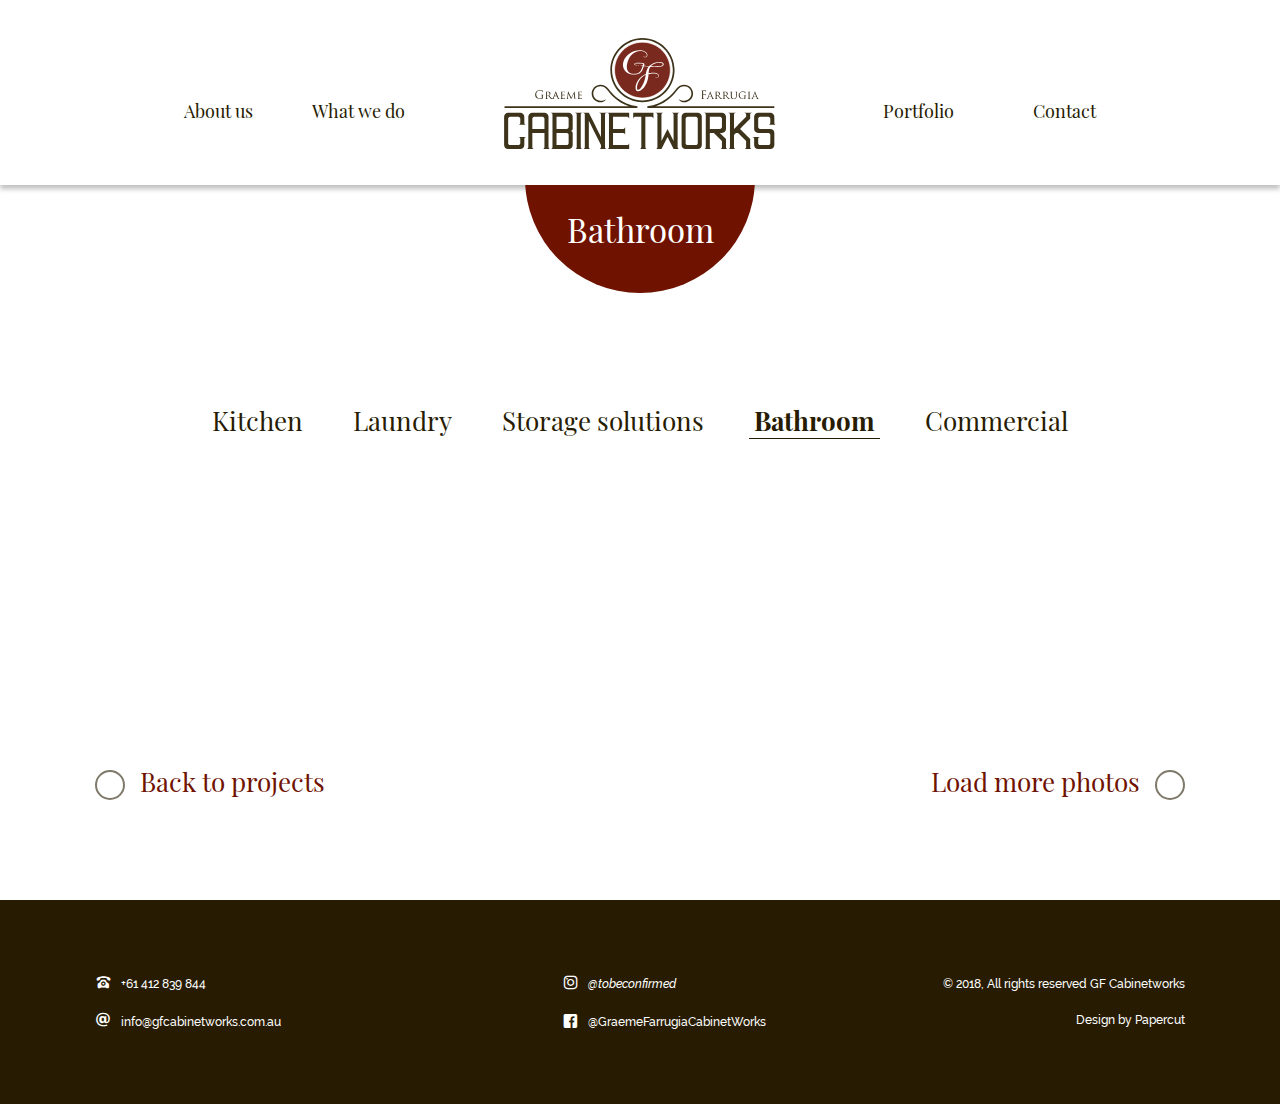
==== commit a9f1b158: "第二版本" ====
--- a/bathroom.html
+++ b/bathroom.html
@@ -12,6 +12,7 @@
 		<script src="js/jquery-2.0.3.js" type="text/javascript" charset="utf-8"></script>
 		<script src="js/wow.min.js" type="text/javascript" charset="utf-8"></script>
 		<script src="js/main.js" type="text/javascript" charset="utf-8"></script>
+		<script src="js/jquery.lazyload.min.js" type="text/javascript" charset="utf-8"></script>
 		<script src="js/script.js" type="text/javascript" charset="utf-8"></script>
 
 		<title>Bathroom-Graeme Farrugia</title>
@@ -123,23 +124,23 @@
 		<div class="photos">
 			<div class="container">
 				<div class="row">
-					<div class="col-md-12 wow fadeInUp"><img src="img/1-GF-Bathroom-01.jpg" /></div>
+					<div class="col-md-12 wow fadeInUp"><img data-original="img/1-GF-Bathroom-01.jpg" /></div>
 				</div>
 			</div>
 		</div>
 		<div class="photos">
 			<div class="container">
 				<div class="row">
-					<div class="col-md-4 wow fadeInLeft"><img src="img/1-GF-Bathroom-02.jpg" /></div>
-					<div class="col-md-4 wow fadeInUp"><img src="img/1-GF-Bathroom-03.jpg" /></div>
-					<div class="col-md-4 wow fadeInRight"><img src="img/1-GF-Bathroom-04.jpg" /></div>
+					<div class="col-md-4 wow fadeInLeft"><img data-original="img/1-GF-Bathroom-02.jpg" /></div>
+					<div class="col-md-4 wow fadeInUp"><img data-original="img/1-GF-Bathroom-03.jpg" /></div>
+					<div class="col-md-4 wow fadeInRight"><img data-original="img/1-GF-Bathroom-04.jpg" /></div>
 				</div>
 			</div>
 		</div>
 		<div class="photos">
 			<div class="container">
 				<div class="row">
-					<div class="col-md-12 wow fadeInUp"><img src="img/1-GF-Bathroom-05.jpg" /></div>
+					<div class="col-md-12 wow fadeInUp"><img data-original="img/1-GF-Bathroom-05.jpg" /></div>
 				</div>
 			</div>
 		</div>
@@ -147,13 +148,13 @@
 			<div class="container">
 				<div class="row">
 					<div class="col-md-6 arrow-left wow fadeInUp">
-						<div class="arrow-imgouter"><img src="img/left.svg" /></div>
+						<div class="arrow-imgouter"><img data-original="img/left.svg" /></div>
 						<div class="a-outer">
 							<a href="index.html">Back to projects</a>
 						</div>
 					</div>
 					<div class="col-md-6 arrow-right wow fadeInUp">
-						<div class="arrow-imgouter"><img src="img/right.svg" /></div>
+						<div class="arrow-imgouter"><img data-original="img/right.svg" /></div>
 						<div class="a-outer">
 							<a href="index.html">Load more photos</a>
 						</div>
@@ -167,24 +168,20 @@
 					<div class="col-md-5">
 						<div class="f-left">
 							<p>
-								<i class="iconfont icon-weibiaoti-" title="tel"></i>
-								<a href="tel:+61 412 839 844">+61 412 839 844</a>
-							</p>
-							<p>
-								<i class="iconfont icon-weibiaoti-3" title="email"></i>
-								<a href="mailto:info@gfcabinetworks.com.au" target="_blank">info@gfcabinetworks.com.au</a>
+								<a href="tel:+61 412 839 844"><i class="iconfont icon-weibiaoti-" title="tel"></i>+61 412 839 844</a>
+							</p>
+							<p>
+								<a href="mailto:info@gfcabinetworks.com.au" target="_blank"><i class="iconfont icon-weibiaoti-3" title="email"></i>info@gfcabinetworks.com.au</a>
 							</p>
 						</div>
 					</div>
 					<div class="col-md-3">
 						<div class="f-center">
 							<p>
-								<i class="iconfont icon-weibiaoti-2" title="instagram"></i>
-								<a href="#">@tobeconfirmed</a>
-							</p>
-							<p>
-								<i class="iconfont icon-weibiaoti-1" title="facebook"></i>
-								<a href="https://www.facebook.com/GraemeFarrugiaCabinetWorks?hc_location=timeline" target="_blank">@GraemeFarrugiaCabinetWorks</a>
+								<a href="#"><i class="iconfont icon-weibiaoti-2" title="instagram"></i>@tobeconfirmed</a>
+							</p>
+							<p>
+								<a href="https://www.facebook.com/GraemeFarrugiaCabinetWorks?hc_location=timeline" target="_blank"><i class="iconfont icon-weibiaoti-1" title="facebook"></i>@GraemeFarrugiaCabinetWorks</a>
 							</p>
 						</div>
 					</div>
--- a/css/iconfont.css
+++ b/css/iconfont.css
@@ -1,10 +1,11 @@
 @font-face {
 	font-family: "iconfont";
-	src: url('../iconfont/iconfont.eot?t=1524538810641');
+	src: url('../iconfont/iconfont.eot?t=1525333506942');
 	/* IE9*/
-	src: url('../iconfont/iconfont.eot?t=1524538810641#iefix') format('embedded-opentype'), /* IE6-IE8 */
-  url('[data-uri]') format('woff'),
-	url('../iconfont/iconfont.svg?t=1524538810641#iconfont') format('svg');
+	src: url('../iconfont/iconfont.eot?t=1525333506942#iefix') format('embedded-opentype'), /* IE6-IE8 */
+	url('[data-uri]') format('woff'),
+	url('../iconfont/iconfont.ttf?t=1525333506942') format('truetype'), /* chrome, firefox, opera, Safari, Android, iOS 4.2+*/
+	url('../iconfont/iconfont.svg?t=1525333506942#iconfont') format('svg');
 	/* iOS 4.1- */
 }
 
@@ -26,7 +27,7 @@
 
 .icon-right-queto:before { content: "\e61c"; }
 
-.icon-right:before { content: "\e625"; }
+.icon-right:before { content: "\e627"; }
 
 .icon-weibiaoti-3:before { content: "\e611"; }
 
@@ -35,3 +36,4 @@
 .icon-slick-boy:before { content: "\e61f"; }
 
 .icon-slick-left:before { content: "\e623"; }
+
--- a/css/style.css
+++ b/css/style.css
@@ -1,2 +1,3 @@
-@font-face{font-family:'Raleway';src:url("Raleway.eot");src:url("../fonts/Raleway/Raleway.eot?#iefix") format("embedded-opentype"),url("../fonts/Raleway/Raleway.woff2") format("woff2"),url("../fonts/Raleway/Raleway.woff") format("woff"),url("../fonts/Raleway/Raleway.ttf") format("truetype"),url("../fonts/Raleway/Raleway.svg#Raleway") format("svg");font-weight:100;font-style:normal;font-stretch:normal;unicode-range:U+0020-FB06}@font-face{font-family:'Raleway Medium';src:url("../fonts/Raleway Medium/Raleway Medium.eot");src:url("../fonts/Raleway Medium/Raleway Medium.eot?#iefix") format("embedded-opentype"),url("../fonts/Raleway Medium/Raleway Medium.woff2") format("woff2"),url("../fonts/Raleway Medium/Raleway Medium.woff") format("woff"),url("../fonts/Raleway Medium/Raleway Medium.ttf") format("truetype"),url("../fonts/Raleway Medium/Raleway Medium.svg#Raleway Medium") format("svg");font-weight:500;font-style:normal;font-stretch:normal;unicode-range:U+0020-FB06}@font-face{font-family:'Raleway Medium Italic';src:url("../fonts/Raleway Medium Italic/Raleway Medium Italic.eot");src:url("../fonts/Raleway Medium Italic/Raleway Medium Italic.eot?#iefix") format("embedded-opentype"),url("../fonts/Raleway Medium Italic/Raleway Medium Italic.woff2") format("woff2"),url("../fonts/Raleway Medium Italic/Raleway Medium Italic.woff") format("woff"),url("../fonts/Raleway Medium Italic/Raleway Medium Italic.ttf") format("truetype"),url("../fonts/Raleway Medium Italic/Raleway Medium Italic.svg#Raleway Medium Italic") format("svg");font-weight:500;font-style:italic;font-stretch:normal;unicode-range:U+0020-FB06}@font-face{font-family:'Raleway Italic';src:url("Raleway Italic.eot");src:url("../fonts/Raleway Italic/Raleway Italic.eot?#iefix") format("embedded-opentype"),url("../fonts/Raleway Italic/Raleway Italic.woff2") format("woff2"),url("../fonts/Raleway Italic/Raleway Italic.woff") format("woff"),url("../fonts/Raleway Italic/Raleway Italic.ttf") format("truetype"),url("../fonts/Raleway Italic/Raleway Italic.svg#Raleway Italic") format("svg");font-weight:100;font-style:italic;font-stretch:normal;unicode-range:U+000D-FB06}@font-face{font-family:'Raleway Bold';src:url("Raleway Bold.eot");src:url("../fonts/Raleway Bold/Raleway Bold.eot?#iefix") format("embedded-opentype"),url("../fonts/Raleway Bold/Raleway Bold.woff2") format("woff2"),url("../fonts/Raleway Bold/Raleway Bold.woff") format("woff"),url("../fonts/Raleway Bold/Raleway Bold.ttf") format("truetype"),url("../fonts/Raleway Bold/Raleway Bold.svg#Raleway Bold") format("svg");font-weight:700;font-style:normal;font-stretch:normal;unicode-range:U+0020-FB06}@font-face{font-family:'Playfair Display Regular';src:url("Playfair Display Regular.eot");src:url("../fonts/Playfair Display Regular/Playfair Display Regular.eot?#iefix") format("embedded-opentype"),url("../fonts/Playfair Display Regular/Playfair Display Regular.woff2") format("woff2"),url("../fonts/Playfair Display Regular/Playfair Display Regular.woff") format("woff"),url("../fonts/Playfair Display Regular/Playfair Display Regular.ttf") format("truetype"),url("../fonts/Playfair Display Regular/Playfair Display Regular.svg#Playfair Display Regular") format("svg");font-weight:400;font-style:normal;font-stretch:normal;unicode-range:U+000D-FB02}@font-face{font-family:'Playfair Display Bold';src:url("Playfair Display Bold.eot");src:url("../fonts/Playfair Display Bold/Playfair Display Bold.eot?#iefix") format("embedded-opentype"),url("../fonts/Playfair Display Bold/Playfair Display Bold.woff2") format("woff2"),url("../fonts/Playfair Display Bold/Playfair Display Bold.woff") format("woff"),url("../fonts/Playfair Display Bold/Playfair Display Bold.ttf") format("truetype"),url("../fonts/Playfair Display Bold/Playfair Display Bold.svg#Playfair Display Bold") format("svg");font-weight:700;font-style:normal;font-stretch:normal;unicode-range:U+000D-FB02}@font-face{font-family:'Raleway Bold Italic';src:url("Raleway Bold Italic.eot");src:url("../fonts/Raleway Bold Italic/Raleway Bold Italic.eot?#iefix") format("embedded-opentype"),url("../fonts/Raleway Bold Italic/Raleway Bold Italic.woff2") format("woff2"),url("../fonts/Raleway Bold Italic/Raleway Bold Italic.woff") format("woff"),url("../fonts/Raleway Bold Italic/Raleway Bold Italic.ttf") format("truetype"),url("../fonts/Raleway Bold Italic/Raleway Bold Italic.svg#Raleway Bold Italic") format("svg");font-weight:700;font-style:italic;font-stretch:normal;unicode-range:U+000D-FB02}*{padding:0;background-size:cover;background-position:center;background-repeat:no-repeat}p{margin-bottom:0}img{width:100%;height:auto}a{text-decoration:none;cursor:pointer;-webkit-transition:all 0.2s ease-in-out;transition:all 0.2s ease-in-out}a:focus{text-decoration:none;-webkit-transition:all 0.2s ease-in-out;transition:all 0.2s ease-in-out}a:visited{text-decoration:none;-webkit-transition:all 0.2s ease-in-out;transition:all 0.2s ease-in-out}a:hover{text-decoration:none;cursor:pointer;-webkit-transition:all 0.2s ease-in-out;transition:all 0.2s ease-in-out}button{outline:none;border:none;-webkit-transition:all 0.2s ease-in-out;transition:all 0.2s ease-in-out;background-color:transparent}button:hover{outline:none;cursor:pointer;-webkit-transition:all 0.2s ease-in-out;transition:all 0.2s ease-in-out}button:focus{outline:none;-webkit-transition:all 0.2s ease-in-out;transition:all 0.2s ease-in-out}ul{margin-bottom:0}ul li{list-style-type:none;-webkit-transition:all 0.2s ease-in-out;transition:all 0.2s ease-in-out}ul li:hover{-webkit-transition:all 0.2s ease-in-out;transition:all 0.2s ease-in-out}input{outline:none;border-radius:0;border:none}input::-webkit-input-placeholder{color:#7F796A}input:-moz-placeholder{color:#7F796A}input::-moz-placeholder{color:#7F796A}input:-ms-input-placeholder{color:#7F796A}textarea::-webkit-input-placeholder{color:#7F796A}textarea:-moz-placeholder{color:#7F796A}textarea::-moz-placeholder{color:#7F796A}textarea:-ms-input-placeholder{color:#7F796A}textarea{outline:none;border-radius:0;border:none;resize:none}select{outline:none;border-radius:0;border:none}.container{max-width:1120px}[class*="lightcase-icon-"]:before{font-family:"FontAwesome" !important}.lightcase-icon-prev:before{content:"\f053" !important}.lightcase-icon-next:before{content:"\f054" !important}.lightcase-icon-close:before{display:none !important}.slider{-ms-touch-action:auto !important;touch-action:auto !important}.slick-slider{-moz-user-select:text;cursor:auto !important;-webkit-user-select:auto !important;-moz-user-select:auto !important}header{-webkit-box-shadow:0 4px 5px #C0C0C0;box-shadow:0 4px 5px #C0C0C0}header .container{position:relative}.brand{position:relative;text-align:center;padding:65px 0}@media (max-width: 1400px){.brand{padding:32.5px 0}}@media (max-width: 1024px){.brand{padding:25px 0}}@media (max-width: 768px){.brand{text-align:left}}@media (max-width: 414px){.brand{padding:0}}.brand a{z-index:1;position:relative;display:inline-block}.brand a img{width:320px;height:130px}@media (max-width: 1400px){.brand a img{width:280px;height:120px}}@media (max-width: 1024px){.brand a img{width:180px;height:75px}}@media (max-width: 414px){.brand a img{width:130px}}@media (min-width: 769px){.menu-outer{display:block !important;position:absolute;top:50%;left:50%;-webkit-transform:translate(-50%, -50%);transform:translate(-50%, -50%);width:100%;height:100%}}@media (max-width: 768px){.menu-outer{z-index:1;position:fixed;top:0;display:none;left:0;width:100%;height:100vh;background-color:#fff}}.menu-outer .navbar{height:100%;display:-webkit-box;display:-ms-flexbox;display:flex;-ms-flex-pack:distribute;justify-content:space-around}@media (max-width: 768px){.menu-outer .navbar{overflow:auto;height:auto;width:auto;position:absolute;top:50%;left:50%;-webkit-transform:translate(-50%, -50%);transform:translate(-50%, -50%)}}.menu-outer .navbar ul{margin-top:40px}@media (max-width: 1024px){.menu-outer .navbar ul{margin-top:25px}}@media (max-width: 768px){.menu-outer .navbar ul{display:-webkit-box;display:-ms-flexbox;display:flex;-webkit-box-orient:vertical;-webkit-box-direction:normal;-ms-flex-direction:column;flex-direction:column;-webkit-box-align:center;-ms-flex-align:center;align-items:center}}.menu-outer .navbar ul li{display:inline-block;margin:0 20px}.menu-outer .navbar ul li:after{content:"";display:block;width:0;height:1px;background-color:#271C02;-webkit-transition:all 0.2s ease-in-out;transition:all 0.2s ease-in-out}.menu-outer .navbar ul li:hover:after{width:100%;-webkit-transition:all 0.2s ease-in-out;transition:all 0.2s ease-in-out}.menu-outer .navbar ul li:hover a{font-family:"Playfair Display Bold"}.menu-outer .navbar ul li:first-child{margin-left:0}.menu-outer .navbar ul li:nth-child(2){margin-right:270px}@media (max-width: 1400px){.menu-outer .navbar ul li:nth-child(2){margin-right:230px}}@media (max-width: 1200px){.menu-outer .navbar ul li:nth-child(2){margin-right:200px}}@media (max-width: 1024px){.menu-outer .navbar ul li:nth-child(2){margin-right:100px}}@media (max-width: 810px){.menu-outer .navbar ul li:nth-child(2){margin-right:70px}}@media (max-width: 768px){.menu-outer .navbar ul li:nth-child(2){margin-right:0}}.menu-outer .navbar ul li:nth-child(3){margin-left:250px;margin-right:40px}@media (max-width: 1400px){.menu-outer .navbar ul li:nth-child(3){margin-left:230px}}@media (max-width: 1200px){.menu-outer .navbar ul li:nth-child(3){margin-left:200px}}@media (max-width: 1024px){.menu-outer .navbar ul li:nth-child(3){margin-left:190px}}@media (max-width: 800px){.menu-outer .navbar ul li:nth-child(3){margin-left:160px}}@media (max-width: 768px){.menu-outer .navbar ul li:nth-child(3){margin:0 0 20px}}.menu-outer .navbar ul li:last-child{margin-right:0}@media (max-width: 768px){.menu-outer .navbar ul li{margin:0 0 20px}}.menu-outer .navbar ul li a{display:inline-block;font-family:"Playfair Display Regular";font-size:18px;line-height:21.6px;color:#271C02;margin:0 7px}.hamb{z-index:2;-webkit-transition:all 0.3s;transition:all 0.3s;position:absolute;right:15px;top:50px;width:25px;height:25px}@media (min-width: 769px){.hamb{display:none}}@media (max-width: 414px){.hamb{top:30px}}.hamb:hover{cursor:pointer}.hamb:hover span{background-color:#6F1200}.hamb span{width:25px;height:2px;display:block;background-color:#271C02;position:relative;-webkit-transition:all 0.7s ease-in-out;transition:all 0.7s ease-in-out}.hamb span:first-child{top:3px}.hamb span:nth-child(2){top:8px}.hamb span:last-child{top:13px}@media (max-width: 768px){.hidden{overflow:hidden;position:relative;height:100%}}@media (max-width: 768px){.hidden .hamb span{-webkit-transition:all 0.7s ease-in-out;transition:all 0.7s ease-in-out}}@media (max-width: 768px){.hidden .hamb span:first-child{top:10px;-webkit-transform:rotate(-45deg);transform:rotate(-45deg)}}@media (max-width: 768px){.hidden .hamb span:nth-child(2){opacity:0}}@media (max-width: 768px){.hidden .hamb span:last-child{top:6px;-webkit-transform:rotate(45deg);transform:rotate(45deg)}}.hide-header{-webkit-box-shadow:0 0 0;box-shadow:0 0 0;background-color:white;position:fixed;top:0;z-index:2;width:100%;-webkit-transition:all 0.7s ease-in-out;transition:all 0.7s ease-in-out}.hide-header .container{display:-webkit-box;display:-ms-flexbox;display:flex;-webkit-box-pack:justify;-ms-flex-pack:justify;justify-content:space-between}.hide-header .container .hide-brand{margin:10px 0}.hide-header .container .hide-brand a img{width:70px;height:70px}@media (max-width: 414px){.hide-header .container .hide-brand a img{width:45px;height:55px}}@media (min-width: 769px){.hide-header .container .hide-menu-outer{display:-webkit-box;display:-ms-flexbox;display:flex;-webkit-box-align:center;-ms-flex-align:center;align-items:center}}@media (max-width: 768px){.hide-header .container .hide-menu-outer{z-index:1;position:fixed;top:-100vh;left:0;-webkit-transition:all 0.7s ease-in-out;transition:all 0.7s ease-in-out;width:100%;height:100%;background-color:#fff}}@media (max-width: 768px){.hide-header .container .hide-menu-outer .navbar{overflow:auto;height:auto;width:auto;position:absolute;top:50%;left:50%;-webkit-transform:translate(-50%, -50%);transform:translate(-50%, -50%)}}.hide-header .container .hide-menu-outer .navbar ul{margin-top:0}@media (max-width: 768px){.hide-header .container .hide-menu-outer .navbar ul{display:-webkit-box;display:-ms-flexbox;display:flex;-webkit-box-orient:vertical;-webkit-box-direction:normal;-ms-flex-direction:column;flex-direction:column;-webkit-box-align:center;-ms-flex-align:center;align-items:center}}.hide-header .container .hide-menu-outer .navbar ul li{display:inline-block;margin:0 0 0 20px}@media (max-width: 768px){.hide-header .container .hide-menu-outer .navbar ul li{margin:0 0 20px}}.hide-header .container .hide-menu-outer .navbar ul li:after{content:"";display:block;width:0;height:1px;background-color:#271C02;-webkit-transition:all 0.2s ease-in-out;transition:all 0.2s ease-in-out}.hide-header .container .hide-menu-outer .navbar ul li:hover:after{width:100%;-webkit-transition:all 0.2s ease-in-out;transition:all 0.2s ease-in-out}.hide-header .container .hide-menu-outer .navbar ul li:hover a{font-family:"Playfair Display Bold"}.hide-header .container .hide-menu-outer .navbar ul li a{display:inline-block;font-family:"Playfair Display Regular";font-size:18px;line-height:21.6px;color:#271C02;margin:0 7px}.hide-header .container .hide-hamb{z-index:2;-webkit-transition:all 0.3s;transition:all 0.3s;position:absolute;right:15px;top:37px;width:25px;height:25px}@media (min-width: 769px){.hide-header .container .hide-hamb{display:none}}@media (min-width: 769px){.hide-header .container .hide-hamb{display:none}}@media (max-width: 414px){.hide-header .container .hide-hamb{top:28px}}.hide-header .container .hide-hamb:hover{cursor:pointer}.hide-header .container .hide-hamb:hover span{background-color:#6F1200}.hide-header .container .hide-hamb span{width:25px;height:2px;display:block;background-color:#271C02;position:relative;-webkit-transition:all 0.7s ease-in-out;transition:all 0.7s ease-in-out}.hide-header .container .hide-hamb span:first-child{top:3px}.hide-header .container .hide-hamb span:nth-child(2){top:8px}.hide-header .container .hide-hamb span:last-child{top:13px}@media (max-width: 768px){.hide-hidden{overflow:hidden;position:relative;height:100%}}@media (max-width: 768px){.hide-hidden .hide-header{-webkit-transition:all 0.7s ease-in-out;transition:all 0.7s ease-in-out}}@media (max-width: 768px){.hide-hidden .hide-header .hide-hamb span{-webkit-transition:all 0.7s ease-in-out;transition:all 0.7s ease-in-out}}@media (max-width: 768px){.hide-hidden .hide-header .hide-hamb span:first-child{top:10px;-webkit-transform:rotate(-45deg);transform:rotate(-45deg)}}@media (max-width: 768px){.hide-hidden .hide-header .hide-hamb span:nth-child(2){opacity:0}}@media (max-width: 768px){.hide-hidden .hide-header .hide-hamb span:last-child{top:6px;-webkit-transform:rotate(45deg);transform:rotate(45deg)}}@media (max-width: 768px){.hide-hidden .hide-header .hide-menu-outer{top:0;-webkit-transition:all 0.7s ease-in-out;transition:all 0.7s ease-in-out}}.is-hidden{-webkit-transform:translate3d(0, -100%, 0);transform:translate3d(0, -100%, 0)}.inhidden{-webkit-transform:translate3d(0, -100%, 0);transform:translate3d(0, -100%, 0);-webkit-transition:all 0.7s ease-in-out;transition:all 0.7s ease-in-out}.title{position:relative;margin-bottom:155px;text-align:center}@media (max-width: 1024px){.title{margin-bottom:80px}}@media (max-width: 768px){.title{margin-bottom:60px}}.title h2{position:relative;z-index:1;margin-top:25px;font-family:"Playfair Display Regular";color:white;font-size:33px;line-height:39.6px}@media (max-width: 1024px){.title h2{font-size:28px;line-height:32px}}@media (max-width: 768px){.title h2{font-size:24px;line-height:28px;margin-top:15px}}@media (max-width: 414px){.title h2{font-size:20px;line-height:26px}}.title div{width:230px;height:230px;border-radius:50%;background-color:#6F1200;position:absolute;top:-80%;left:50%;-webkit-transform:translate(-50%, -50%);transform:translate(-50%, -50%)}@media (max-width: 1024px){.title div{width:200px;height:200px}}@media (max-width: 768px){.title div{width:170px;height:170px}}@media (max-width: 414px){.title div{width:150px;height:150px}}.icon-outer{display:-webkit-box;display:-ms-flexbox;display:flex;-webkit-box-orient:vertical;-webkit-box-direction:normal;-ms-flex-direction:column;flex-direction:column;-webkit-box-pack:center;-ms-flex-pack:center;justify-content:center;-webkit-box-align:center;-ms-flex-align:center;align-items:center}.icon-outer:hover .h3-outer:after{width:100%;-webkit-transition:all 0.2s ease-in-out;transition:all 0.2s ease-in-out}.icon-outer:hover .h3-outer h3{font-family:"Playfair Display Bold"}.icon-outer .icon-img{width:100px;height:100px}@media (max-width: 1024px){.icon-outer .icon-img{width:65px;height:65px}}@media (max-width: 768px){.icon-outer .icon-img{width:45px;height:45px}}@media (max-width: 414px){.icon-outer .icon-img{width:35px;height:35px}}.icon-outer .h3-outer:after{content:"";display:block;width:0;height:1px;background-color:#271C02;-webkit-transition:all 0.2s ease-in-out;transition:all 0.2s ease-in-out}h3{color:#271C02;padding:0 10px;font-family:"Playfair Display Regular";font-size:26px;line-height:31.2px;display:inline-block}@media (max-width: 1024px){h3{font-size:20px;line-height:26px}}@media (max-width: 768px){h3{font-size:16px;line-height:20px;margin-bottom:0}}@media (max-width: 414px){h3{font-size:14px;line-height:16px}}h4{font-family:"Playfair Display Bold";font-size:33px;line-height:40px;color:#000000;text-align:center;margin-bottom:80px !important}@media (max-width: 1024px){h4{margin-bottom:50px !important;font-size:28px;line-height:36px}}@media (max-width: 768px){h4{margin-bottom:30px !important;font-size:22px;line-height:28px}}@media (max-width: 414px){h4{margin-bottom:20px !important;font-size:20px;line-height:26px}}.read-button{display:inline-block;-webkit-transition:all 0.2s ease-in-out;transition:all 0.2s ease-in-out;margin-left:-7px}.read-button a{color:#6F1200 !important;font-family:"Playfair Display Bold";font-size:15px;line-height:18px;padding:0 5px}@media (max-width: 414px){.read-button a{font-size:12px;line-height:16px}}.read-button:after{content:"";display:block;margin-top:3px;width:0;height:1px;background-color:#6F1200;-webkit-transition:all 0.2s ease-in-out;transition:all 0.2s ease-in-out}.read-button:hover:after{width:100%;-webkit-transition:all 0.2s ease-in-out;transition:all 0.2s ease-in-out}.read-button:focus{outline:none}.read-button:visited{outline:none}.readmore-hidetext{display:none}@media (max-width: 1024px){.col-md-5,.col-md-6,.col-md-7{max-width:100%;-webkit-box-flex:0;-ms-flex:0 0 auto;flex:0 0 auto}}.viewport{overflow:hidden}.viewport .container{max-width:100%;padding:0}.viewport-text{background-color:#E9E8E6;margin:0 auto}.viewport-text .container .viewport-text-outer{margin:80px 0}@media (max-width: 1024px){.viewport-text .container .viewport-text-outer{margin:50px 0}}@media (max-width: 768px){.viewport-text .container .viewport-text-outer{margin:35px 0}}@media (max-width: 414px){.viewport-text .container .viewport-text-outer{margin:20px 0}}.viewport-text .container .viewport-text-outer .example{display:-webkit-box;display:-ms-flexbox;display:flex;-webkit-box-orient:horizontal;-webkit-box-direction:normal;-ms-flex-direction:row;flex-direction:row;-webkit-box-pack:justify;-ms-flex-pack:justify;justify-content:space-between;-webkit-box-align:start;-ms-flex-align:start;align-items:flex-start}@media (max-width: 1024px){.viewport-text .container .viewport-text-outer .example{-webkit-box-orient:vertical;-webkit-box-direction:normal;-ms-flex-direction:column;flex-direction:column}}.viewport-text .container .viewport-text-outer .example .col-md-6{padding:0}.viewport-text .container .viewport-text-outer .example .example-l{text-align:center;display:-webkit-box;display:-ms-flexbox;display:flex;-webkit-box-orient:vertical;-webkit-box-direction:normal;-ms-flex-direction:column;flex-direction:column}.viewport-text .container .viewport-text-outer .example .example-l blockquote{padding-left:25px;position:relative;font-family:"Playfair Display Regular";font-size:28px;line-height:34px;color:#6F1200}@media (max-width: 1024px){.viewport-text .container .viewport-text-outer .example .example-l blockquote{margin-bottom:30px;font-size:24px;line-height:30px;padding-left:0}}@media (max-width: 768px){.viewport-text .container .viewport-text-outer .example .example-l blockquote{font-size:18px;line-height:22px;margin-bottom:20px}}@media (max-width: 768px){.viewport-text .container .viewport-text-outer .example .example-l blockquote{font-size:16px;line-height:20px}}.viewport-text .container .viewport-text-outer .example .example-l .iconfont{color:#D4B8B3;position:absolute;font-size:30px}@media (max-width: 768px){.viewport-text .container .viewport-text-outer .example .example-l .iconfont{font-size:22px}}@media (max-width: 414px){.viewport-text .container .viewport-text-outer .example .example-l .iconfont{font-size:16px}}.viewport-text .container .viewport-text-outer .example .example-l .iconfont:first-child{top:-10px;left:25px}@media (max-width: 1024px){.viewport-text .container .viewport-text-outer .example .example-l .iconfont:first-child{top:-23px;left:-5px}}@media (max-width: 414px){.viewport-text .container .viewport-text-outer .example .example-l .iconfont:first-child{top:-5px;left:-10px}}.viewport-text .container .viewport-text-outer .example .example-l .iconfont:last-child{bottom:-20px;right:25px}@media (max-width: 1024px){.viewport-text .container .viewport-text-outer .example .example-l .iconfont:last-child{bottom:-15px;right:-10px}}@media (max-width: 414px){.viewport-text .container .viewport-text-outer .example .example-l .iconfont:last-child{bottom:-10px;right:-8px}}@media (max-width: 1024px){.viewport-text .container .viewport-text-outer .example .example-l br{display:none}}.viewport-text .container .viewport-text-outer .example .example-r{text-align:left;font-family:"Raleway";font-size:16px;line-height:22px}@media (max-width: 1024px){.viewport-text .container .viewport-text-outer .example .example-r{font-size:15px;line-height:20px}}@media (max-width: 768px){.viewport-text .container .viewport-text-outer .example .example-r{font-size:14px;line-height:18px}}@media (max-width: 414px){.viewport-text .container .viewport-text-outer .example .example-r{font-size:12px;line-height:16px}}.viewport-text .container .viewport-text-outer .example .example-r p{margin-bottom:15px}@media (max-width: 768px){.viewport-text .container .viewport-text-outer .example .example-r p{margin-bottom:10px}}.carousel .row{display:-webkit-box;display:-ms-flexbox;display:flex;-webkit-box-pack:center;-ms-flex-pack:center;justify-content:center}.carousel .row .col-md-6{padding:0 30px}.carousel .row .col-md-6 .slide-container{padding:100px 0}@media (max-width: 1024px){.carousel .row .col-md-6 .slide-container{padding:50px 0}}@media (max-width: 768px){.carousel .row .col-md-6 .slide-container{padding:35px 0}}@media (max-width: 414px){.carousel .row .col-md-6 .slide-container{padding:20px 0}}.carousel .row .col-md-6 .slide-container .slick-track{display:-webkit-box;display:-ms-flexbox;display:flex;-webkit-box-align:center;-ms-flex-align:center;align-items:center}.carousel .row .col-md-6 .slide-container .slick-track .slide-outer{text-align:center}@media (max-width: 1024px){.carousel .row .col-md-6 .slide-container .slick-track .slide-outer{padding:0 80px}}@media (max-width: 768px){.carousel .row .col-md-6 .slide-container .slick-track .slide-outer{padding:0 50px}}@media (max-width: 414px){.carousel .row .col-md-6 .slide-container .slick-track .slide-outer{padding:0 25px}}.carousel .row .col-md-6 .slide-container .slick-track .slide-outer .slide-imgouter{width:82px;height:auto;margin:0 auto}.carousel .row .col-md-6 .slide-container .slick-track .slide-outer .c-name{color:#271C02;text-align:center;font-family:"Playfair Display Regular";font-size:26px;line-height:31.2px;margin:5px 0 31px}@media (max-width: 768px){.carousel .row .col-md-6 .slide-container .slick-track .slide-outer .c-name{font-size:22px;line-height:28px}}@media (max-width: 414px){.carousel .row .col-md-6 .slide-container .slick-track .slide-outer .c-name{margin:5px 0 10px;font-size:18px;line-height:22px}}.carousel .row .col-md-6 .slide-container .slick-track .slide-outer .c-comments{color:#000;font-family:"Raleway Italic";font-size:16px;line-height:19.2px;text-align:center}@media (max-width: 768px){.carousel .row .col-md-6 .slide-container .slick-track .slide-outer .c-comments{font-size:15px;line-height:18px}}@media (max-width: 414px){.carousel .row .col-md-6 .slide-container .slick-track .slide-outer .c-comments{font-size:12px;line-height:16px}}.carousel .row .col-md-6 .slide-container .slick-arrow{position:absolute;z-index:1;font-size:45px;top:50%;-webkit-transform:translate(-50%, -50%);transform:translate(-50%, -50%);width:60px;height:60px;text-align:center;background-color:#E9E8E6;border-radius:50%;-webkit-transition:all 0.2s ease-in-out;transition:all 0.2s ease-in-out}@media (max-width: 1024px){.carousel .row .col-md-6 .slide-container .slick-arrow{width:50px;height:50px;font-size:36px}}@media (max-width: 768px){.carousel .row .col-md-6 .slide-container .slick-arrow{width:40px;height:40px;font-size:32px}}@media (max-width: 414px){.carousel .row .col-md-6 .slide-container .slick-arrow{width:30px;height:30px;font-size:28px}}.carousel .row .col-md-6 .slide-container .slick-arrow button{position:relative;top:-11px}@media (max-width: 1024px){.carousel .row .col-md-6 .slide-container .slick-arrow button{top:-9px}}@media (max-width: 768px){.carousel .row .col-md-6 .slide-container .slick-arrow button{top:-11px}}@media (max-width: 414px){.carousel .row .col-md-6 .slide-container .slick-arrow button{top:-12px}}.carousel .row .col-md-6 .slide-container .slick-arrow button i{font-size:32px}@media (max-width: 1024px){.carousel .row .col-md-6 .slide-container .slick-arrow button i{font-size:24px}}@media (max-width: 768px){.carousel .row .col-md-6 .slide-container .slick-arrow button i{font-size:18px}}@media (max-width: 414px){.carousel .row .col-md-6 .slide-container .slick-arrow button i{font-size:14px}}.carousel .row .col-md-6 .slide-container .slick-arrow:hover{-webkit-transition:all 0.2s ease-in-out;transition:all 0.2s ease-in-out;background-color:#7F796A;cursor:pointer}.carousel .row .col-md-6 .slide-container .slick-arrow:hover button{color:white}.carousel .row .col-md-6 .slide-container .slick-prev{left:-115px}@media (max-width: 1024px){.carousel .row .col-md-6 .slide-container .slick-prev{left:15px}}@media (max-width: 414px){.carousel .row .col-md-6 .slide-container .slick-prev{left:0}}.carousel .row .col-md-6 .slide-container .slick-next{right:-175px}@media (max-width: 1024px){.carousel .row .col-md-6 .slide-container .slick-next{right:-35px}}.aboutus{background-color:#F4F4F2;overflow:hidden}.aboutus .au-content{margin-bottom:112px}@media (max-width: 1024px){.aboutus .au-content{margin-bottom:50px;margin-top:0}}@media (max-width: 768px){.aboutus .au-content{margin-bottom:35px}}@media (max-width: 414px){.aboutus .au-content{margin-bottom:20px}}.aboutus .au-content .au-content-text{float:left}@media (min-width: 1680px){.aboutus .au-content .au-content-text{padding-right:8.33%}}@media (max-width: 1679px){.aboutus .au-content .au-content-text{padding-right:30px}}@media (max-width: 1024px){.aboutus .au-content .au-content-text{float:none;margin-top:0;padding-right:15px}}.aboutus .au-content .au-content-text p{color:#000000;font-family:"Raleway";font-size:16px;line-height:19.2px;padding-bottom:20px}@media (max-width: 768px){.aboutus .au-content .au-content-text p{font-size:14px;line-height:18px;padding-bottom:15px}}@media (max-width: 414px){.aboutus .au-content .au-content-text p{font-size:12px;line-height:14px;padding-bottom:10px}}.aboutus .au-content .au-content-text .au-content-text-subtitle{text-align:left;color:#000000;font-family:"Playfair Display Regular";font-size:28px;line-height:33.6px;margin-bottom:40px !important}@media (max-width: 768px){.aboutus .au-content .au-content-text .au-content-text-subtitle{font-size:24px;line-height:28px;margin-bottom:35px !important}}@media (max-width: 414px){.aboutus .au-content .au-content-text .au-content-text-subtitle{font-size:18px;line-height:26px;margin-bottom:20px !important}}.aboutus .au-content .au-content-text ul{margin-left:20px;margin-bottom:10px}.aboutus .au-content .au-content-text ul li{list-style-type:disc}.aboutus .au-content .au-content-img{float:right}@media (max-width: 1024px){.aboutus .au-content .au-content-img{margin-top:20px;float:none}}.What-we-do{overflow:hidden;background-color:#E9E8E6;padding-bottom:140px}@media (max-width: 1024px){.What-we-do{padding-bottom:50px}}@media (max-width: 768px){.What-we-do{padding-bottom:25px}}@media (max-width: 414px){.What-we-do{padding-bottom:20px}}.What-we-do .type{display:-webkit-box;display:-ms-flexbox;display:flex;-webkit-box-orient:horizontal;-webkit-box-direction:normal;-ms-flex-direction:row;flex-direction:row;-ms-flex-pack:distribute;justify-content:space-around;-ms-flex-wrap:nowrap;flex-wrap:nowrap;text-align:center;margin-bottom:73px}@media (max-width: 1024px){.What-we-do .type{margin-bottom:10px}}@media (max-width: 768px){.What-we-do .type{margin-bottom:0}}@media (max-width: 767px){.What-we-do .type{-ms-flex-wrap:wrap;flex-wrap:wrap}}.What-we-do .type .type-outer{display:-webkit-box;display:-ms-flexbox;display:flex;-webkit-box-pack:center;-ms-flex-pack:center;justify-content:center;-webkit-box-align:center;-ms-flex-align:center;align-items:center;width:200px;margin-bottom:20px}@media (max-width: 1024px){.What-we-do .type .type-outer{width:155px}}@media (max-width: 768px){.What-we-do .type .type-outer{width:130px;margin-bottom:15px}}@media (max-width: 414px){.What-we-do .type .type-outer{width:110px;margin-bottom:5px}}.What-we-do .type .type-outer h3{white-space:nowrap}.What-we-do p{text-align:center;margin-bottom:20px}@media (max-width: 768px){.What-we-do p{margin-bottom:15px}}@media (max-width: 1024px){.What-we-do p br{display:none}}.What-we-do p:last-child,.What-we-do p:nth-child(3){font-family:"Raleway";font-size:16px;line-height:19.2px}@media (max-width: 414px){.What-we-do p:last-child,.What-we-do p:nth-child(3){font-size:14px;line-height:18px}}.Portfolio{overflow:hidden}.Portfolio .Portfolio-container{margin:0 -15px 57px}@media (max-width: 1024px){.Portfolio .Portfolio-container{margin:0 -15px}}.Portfolio .Portfolio-container .button-group{display:-webkit-box;display:-ms-flexbox;display:flex;-ms-flex-pack:distribute;justify-content:space-around;-ms-flex-wrap:wrap;flex-wrap:wrap;margin-bottom:85px}@media (max-width: 1024px){.Portfolio .Portfolio-container .button-group{margin-bottom:40px}}@media (max-width: 768px){.Portfolio .Portfolio-container .button-group{margin-bottom:20px}}.Portfolio .Portfolio-container .button-group button{margin:0 10px 10px;color:#271C02;background-color:transparent}.Portfolio .Portfolio-container .button-group button:after{content:"";display:block;width:0;height:1px;background-color:#271C02;-webkit-transition:all 0.2s ease-in-out;transition:all 0.2s ease-in-out}@media (max-width: 414px){.Portfolio .Portfolio-container .button-group button{margin:0 5px 5px}}.Portfolio .Portfolio-container .button-group button:hover:after{width:100%;-webkit-transition:all 0.2s ease-in-out;transition:all 0.2s ease-in-out}.Portfolio .Portfolio-container .button-group button:hover h3{font-family:"Playfair Display Bold"}.Portfolio .Portfolio-container .button-group .portfolio-active h3{font-family:"Playfair Display Bold"}.Portfolio .Portfolio-container .button-group .portfolio-active:after{width:100%}.Portfolio .Portfolio-container .isotope{display:-webkit-box;display:-ms-flexbox;display:flex;-webkit-box-pack:center;-ms-flex-pack:center;justify-content:center}@media (max-width: 768px){.Portfolio .Portfolio-container .isotope{margin:0 7.5px}}.Portfolio .Portfolio-container .isotope .element-item{display:inline-block;margin-bottom:30px;width:25%;padding:0 15px}@media (max-width: 768px){.Portfolio .Portfolio-container .isotope .element-item{width:50%;padding:0 7.5px;margin-bottom:15px}}@media (max-width: 768px){.Portfolio .Portfolio-container .isotope .element-item{margin-bottom:15px}}@media (max-width: 414px){.Portfolio .Portfolio-container .isotope .element-item{width:100%}}.Contact{overflow:hidden}.Contact .form-outer{width:805px;margin:0 auto}@media (max-width: 835px){.Contact .form-outer{width:100%}}.Contact .form-outer form input{width:100%;background-color:white;color:#271C02;font-family:"Playfair Display Regular";font-size:20px;line-height:24px;padding:4px 10px;margin-bottom:18px;border:solid 1px transparent;-webkit-transition:all 0.2s ease-in-out;transition:all 0.2s ease-in-out}@media (max-width: 768px){.Contact .form-outer form input{font-size:18px;line-height:22px}}@media (max-width: 414px){.Contact .form-outer form input{font-size:16px;line-height:20px}}.Contact .form-outer form input:hover{border-color:#D4CCB7;-webkit-transition:all 0.2s ease-in-out;transition:all 0.2s ease-in-out}.Contact .form-outer form input:focus{border-color:#7F796A;-webkit-transition:all 0.2s ease-in-out;transition:all 0.2s ease-in-out}.Contact .form-outer form textarea{width:100%;padding:4px 10px;height:100px;color:#271C02;font-family:"Playfair Display Regular";font-size:20px;line-height:24px;border:solid 1px transparent;-webkit-transition:all 0.2s ease-in-out;transition:all 0.2s ease-in-out}@media (max-width: 768px){.Contact .form-outer form textarea{font-size:18px;line-height:22px}}@media (max-width: 414px){.Contact .form-outer form textarea{font-size:16px;line-height:20px}}.Contact .form-outer form textarea:hover{border-color:#D4CCB7;-webkit-transition:all 0.2s ease-in-out;transition:all 0.2s ease-in-out}.Contact .form-outer form textarea:focus{border-color:#7F796A;-webkit-transition:all 0.2s ease-in-out;transition:all 0.2s ease-in-out}.Contact .form-outer form .type-outer{text-align:center}.Contact .form-outer form .type-outer .icon-outer{margin:85px 0 119px;display:-webkit-inline-box;display:-ms-inline-flexbox;display:inline-flex}@media (max-width: 1024px){.Contact .form-outer form .type-outer .icon-outer{margin:40px auto 50px}}@media (max-width: 1024px){.Contact .form-outer form .type-outer .icon-outer{margin:20px auto 25px}}.Contact .form-outer form .type-outer .icon-outer:hover{cursor:pointer}.Contact .form-outer form .type-outer .icon-outer .icon-img{width:120px;height:100px}@media (max-width: 1024px){.Contact .form-outer form .type-outer .icon-outer .icon-img{width:65px;height:65px}}@media (max-width: 768px){.Contact .form-outer form .type-outer .icon-outer .icon-img{width:45px;height:45px}}.Contact .form-outer form .type-outer .icon-outer p{font-family:"Playfair Display Regular";font-size:26px;line-height:31.2px;margin-top:6px}@media (max-width: 1024px){.Contact .form-outer form .type-outer .icon-outer p{font-size:20px;line-height:26px;margin-top:0}}@media (max-width: 768px){.Contact .form-outer form .type-outer .icon-outer p{font-size:16px;line-height:20px}}.content{overflow:hidden;margin-bottom:90px}@media (max-width: 1024px){.content{margin-bottom:0}}.content .container nav ul{display:-webkit-box;display:-ms-flexbox;display:flex;-webkit-box-orient:horizontal;-webkit-box-direction:normal;-ms-flex-direction:row;flex-direction:row;-webkit-box-align:center;-ms-flex-align:center;align-items:center;-webkit-box-pack:center;-ms-flex-pack:center;justify-content:center;text-align:center;-ms-flex-wrap:wrap;flex-wrap:wrap}.content .container nav ul li{padding:0 20px 10px}.content .container nav ul li:after{content:"";display:block;width:0;height:1px;background-color:#271C02;-webkit-transition:all 0.2s ease-in-out;transition:all 0.2s ease-in-out}.content .container nav ul li:hover a{font-family:"Playfair Display Bold";color:#271C02}.content .container nav ul li:hover:after{width:100%;-webkit-transition:all 0.2s ease-in-out;transition:all 0.2s ease-in-out}@media (max-width: 1024px){.content .container nav ul li{padding:0 13px 40px}}@media (max-width: 768px){.content .container nav ul li{padding:0 5px 25px}}@media (max-width: 414px){.content .container nav ul li{padding:0 5px 15px}}.content .container nav ul li a{color:#271C02;display:inline-block;font-family:"Playfair Display Regular";font-size:26px;line-height:31.2px;padding:0 5px}@media (max-width: 1024px){.content .container nav ul li a{font-size:22px;line-height:26px}}@media (max-width: 768px){.content .container nav ul li a{font-size:20px;line-height:22px}}@media (max-width: 414px){.content .container nav ul li a{font-size:16px;line-height:20px}}.content .container nav ul .inner-menu-active a{font-family:"Playfair Display Bold"}.content .container nav ul .inner-menu-active:after{width:100%}.photos .row{display:-webkit-box;display:-ms-flexbox;display:flex;-webkit-box-orient:horizontal;-webkit-box-direction:normal;-ms-flex-direction:row;flex-direction:row;-webkit-box-align:center;-ms-flex-align:center;align-items:center}.photos .row .col-md-12,.photos .row .col-md-4,.photos .row .col-md-6{margin-bottom:30px}@media (max-width: 768px){.photos .row .col-md-12,.photos .row .col-md-4,.photos .row .col-md-6{margin-bottom:15px}}@media (max-width: 1024px){.photos .row .col-md-6{width:50%}}@media (max-width: 767px){.photos .row .col-md-6{width:100%}}.bottom-photos-button{margin:65px 0 95px}@media (max-width: 1024px){.bottom-photos-button{margin:35px 0 60px}}@media (max-width: 768px){.bottom-photos-button{margin:20px 0 35px}}@media (max-width: 470px){.bottom-photos-button .row{-webkit-box-orient:vertical;-webkit-box-direction:normal;-ms-flex-direction:column;flex-direction:column}}.bottom-photos-button .row .col-md-6{-webkit-box-flex:0;-ms-flex:0 0 50%;flex:0 0 50%}@media (max-width: 470px){.bottom-photos-button .row .col-md-6{-webkit-box-pack:center;-ms-flex-pack:center;justify-content:center}}.bottom-photos-button .row .col-md-6 .arrow-imgouter{width:30px;height:30px;border-radius:50%;border:solid 2.5px #7F796A;text-align:center}@media (max-width: 768px){.bottom-photos-button .row .col-md-6 .arrow-imgouter{width:25px;height:25px}}.bottom-photos-button .row .col-md-6 .arrow-imgouter img{width:20px}@media (max-width: 768px){.bottom-photos-button .row .col-md-6 .arrow-imgouter img{width:15px}}.bottom-photos-button .row .col-md-6 .a-outer:after{content:"";display:block;width:0;height:1px;margin-top:5px;background-color:#6F1200;-webkit-transition:all 0.2s ease-in-out;transition:all 0.2s ease-in-out}@media (max-width: 768px){.bottom-photos-button .row .col-md-6 .a-outer:after{margin-top:2px}}.bottom-photos-button .row .col-md-6 .a-outer:hover:after{width:100%;-webkit-transition:all 0.2s ease-in-out;transition:all 0.2s ease-in-out}.bottom-photos-button .row .col-md-6 .a-outer:hover a{font-family:"Playfair Display Bold"}.bottom-photos-button .row .col-md-6 .a-outer a{font-family:"Playfair Display Regular";font-size:26px;line-height:31.2px;color:#6F1200;padding:0 5px;-webkit-transition:all 0.2s ease-in-out;transition:all 0.2s ease-in-out}@media (max-width: 1024px){.bottom-photos-button .row .col-md-6 .a-outer a{font-size:22px;line-height:26px}}@media (max-width: 768px){.bottom-photos-button .row .col-md-6 .a-outer a{font-size:18px;line-height:22px}}@media (max-width: 450px){.bottom-photos-button .row .col-md-6 .a-outer a{font-size:16px;line-height:20px}}.bottom-photos-button .row .arrow-left{display:-webkit-box;display:-ms-flexbox;display:flex;-webkit-box-align:center;-ms-flex-align:center;align-items:center}@media (max-width: 470px){.bottom-photos-button .row .arrow-left{margin-bottom:10px}}.bottom-photos-button .row .arrow-left .arrow-imgouter{margin-right:10px;display:-webkit-box;display:-ms-flexbox;display:flex;-webkit-box-pack:center;-ms-flex-pack:center;justify-content:center;-webkit-box-align:center;-ms-flex-align:center;align-items:center}.bottom-photos-button .row .arrow-right{display:-webkit-box;display:-ms-flexbox;display:flex;-webkit-box-align:center;-ms-flex-align:center;align-items:center;-webkit-box-orient:horizontal;-webkit-box-direction:reverse;-ms-flex-direction:row-reverse;flex-direction:row-reverse}.bottom-photos-button .row .arrow-right .arrow-imgouter{margin-left:10px;display:-webkit-box;display:-ms-flexbox;display:flex;-webkit-box-pack:center;-ms-flex-pack:center;justify-content:center;-webkit-box-align:center;-ms-flex-align:center;align-items:center}footer{background-color:#271C02;padding:75px 0}@media (max-width: 1024px){footer{padding:35px 0}}@media (max-width: 768px){footer{padding:25px 0}}footer .container .row{display:-webkit-box;display:-ms-flexbox;display:flex;-webkit-box-pack:justify;-ms-flex-pack:justify;justify-content:space-between;-webkit-box-align:center;-ms-flex-align:center;align-items:center;color:white}@media (max-width: 768px){footer .container .row{-webkit-box-orient:vertical;-webkit-box-direction:normal;-ms-flex-direction:column;flex-direction:column}}@media (max-width: 1024px){footer .container .row .col-md-3,footer .container .row .col-md-4,footer .container .row .col-md-5{max-width:33.33%}}@media (max-width: 768px){footer .container .row .col-md-3,footer .container .row .col-md-4,footer .container .row .col-md-5{max-width:100%}}footer .container .row p{color:white;font-family:"Raleway Medium";font-size:12px;line-height:14.4px;margin-bottom:22px}@media (max-width: 768px){footer .container .row p{margin-bottom:8px}}footer .container .row p a{display:inline-block;color:white}footer .container .row p a:hover{font-family:"Raleway Bold"}footer .container .row p a:hover i{font-size:18px;-webkit-transition:all 0.2s;transition:all 0.2s}footer .container .row p a .iconfont{margin-right:10px;-webkit-transition:all 0.2s;transition:all 0.2s}footer .container .row .f-center p,footer .container .row .f-left p{display:-webkit-box;display:-ms-flexbox;display:flex}@media (max-width: 768px){footer .container .row .f-center p,footer .container .row .f-left p{-webkit-box-pack:center;-ms-flex-pack:center;justify-content:center}}footer .container .row .f-center p:last-child,footer .container .row .f-left p:last-child{margin-bottom:0}@media (max-width: 768px){footer .container .row .f-center p:last-child,footer .container .row .f-left p:last-child{margin-bottom:8px}}footer .container .row .f-center p:first-child a{font-family:"Raleway Medium Italic"}footer .container .row .f-center p:first-child a:hover{font-family:"Raleway Bold Italic"}footer .container .row .f-right{text-align:right}@media (max-width: 768px){footer .container .row .f-right{text-align:center}}footer .container .row .f-right p a:hover{font-family:"Raleway Bold"}footer .container .row .f-right p:last-child{margin-bottom:0}
+@font-face{font-family:'Raleway';src:url("Raleway.eot");src:url("../fonts/Raleway/Raleway.eot?#iefix") format("embedded-opentype"),url("../fonts/Raleway/Raleway.woff2") format("woff2"),url("../fonts/Raleway/Raleway.woff") format("woff"),url("../fonts/Raleway/Raleway.ttf") format("truetype"),url("../fonts/Raleway/Raleway.svg#Raleway") format("svg");font-weight:100;font-style:normal;font-stretch:normal;unicode-range:U+0020-FB06}@font-face{font-family:'Raleway Medium';src:url("../fonts/Raleway Medium/Raleway Medium.eot");src:url("../fonts/Raleway Medium/Raleway Medium.eot?#iefix") format("embedded-opentype"),url("../fonts/Raleway Medium/Raleway Medium.woff2") format("woff2"),url("../fonts/Raleway Medium/Raleway Medium.woff") format("woff"),url("../fonts/Raleway Medium/Raleway Medium.ttf") format("truetype"),url("../fonts/Raleway Medium/Raleway Medium.svg#Raleway Medium") format("svg");font-weight:500;font-style:normal;font-stretch:normal;unicode-range:U+0020-FB06}@font-face{font-family:'Raleway Medium Italic';src:url("../fonts/Raleway Medium Italic/Raleway Medium Italic.eot");src:url("../fonts/Raleway Medium Italic/Raleway Medium Italic.eot?#iefix") format("embedded-opentype"),url("../fonts/Raleway Medium Italic/Raleway Medium Italic.woff2") format("woff2"),url("../fonts/Raleway Medium Italic/Raleway Medium Italic.woff") format("woff"),url("../fonts/Raleway Medium Italic/Raleway Medium Italic.ttf") format("truetype"),url("../fonts/Raleway Medium Italic/Raleway Medium Italic.svg#Raleway Medium Italic") format("svg");font-weight:500;font-style:italic;font-stretch:normal;unicode-range:U+0020-FB06}@font-face{font-family:'Raleway Italic';src:url("Raleway Italic.eot");src:url("../fonts/Raleway Italic/Raleway Italic.eot?#iefix") format("embedded-opentype"),url("../fonts/Raleway Italic/Raleway Italic.woff2") format("woff2"),url("../fonts/Raleway Italic/Raleway Italic.woff") format("woff"),url("../fonts/Raleway Italic/Raleway Italic.ttf") format("truetype"),url("../fonts/Raleway Italic/Raleway Italic.svg#Raleway Italic") format("svg");font-weight:100;font-style:italic;font-stretch:normal;unicode-range:U+000D-FB06}@font-face{font-family:'Raleway Bold';src:url("Raleway Bold.eot");src:url("../fonts/Raleway Bold/Raleway Bold.eot?#iefix") format("embedded-opentype"),url("../fonts/Raleway Bold/Raleway Bold.woff2") format("woff2"),url("../fonts/Raleway Bold/Raleway Bold.woff") format("woff"),url("../fonts/Raleway Bold/Raleway Bold.ttf") format("truetype"),url("../fonts/Raleway Bold/Raleway Bold.svg#Raleway Bold") format("svg");font-weight:700;font-style:normal;font-stretch:normal;unicode-range:U+0020-FB06}@font-face{font-family:'Playfair Display Regular';src:url("Playfair Display Regular.eot");src:url("../fonts/Playfair Display Regular/Playfair Display Regular.eot?#iefix") format("embedded-opentype"),url("../fonts/Playfair Display Regular/Playfair Display Regular.woff2") format("woff2"),url("../fonts/Playfair Display Regular/Playfair Display Regular.woff") format("woff"),url("../fonts/Playfair Display Regular/Playfair Display Regular.ttf") format("truetype"),url("../fonts/Playfair Display Regular/Playfair Display Regular.svg#Playfair Display Regular") format("svg");font-weight:400;font-style:normal;font-stretch:normal;unicode-range:U+000D-FB02}@font-face{font-family:'Playfair Display Bold';src:url("Playfair Display Bold.eot");src:url("../fonts/Playfair Display Bold/Playfair Display Bold.eot?#iefix") format("embedded-opentype"),url("../fonts/Playfair Display Bold/Playfair Display Bold.woff2") format("woff2"),url("../fonts/Playfair Display Bold/Playfair Display Bold.woff") format("woff"),url("../fonts/Playfair Display Bold/Playfair Display Bold.ttf") format("truetype"),url("../fonts/Playfair Display Bold/Playfair Display Bold.svg#Playfair Display Bold") format("svg");font-weight:700;font-style:normal;font-stretch:normal;unicode-range:U+000D-FB02}@font-face{font-family:'Raleway Bold Italic';src:url("Raleway Bold Italic.eot");src:url("../fonts/Raleway Bold Italic/Raleway Bold Italic.eot?#iefix") format("embedded-opentype"),url("../fonts/Raleway Bold Italic/Raleway Bold Italic.woff2") format("woff2"),url("../fonts/Raleway Bold Italic/Raleway Bold Italic.woff") format("woff"),url("../fonts/Raleway Bold Italic/Raleway Bold Italic.ttf") format("truetype"),url("../fonts/Raleway Bold Italic/Raleway Bold Italic.svg#Raleway Bold Italic") format("svg");font-weight:700;font-style:italic;font-stretch:normal;unicode-range:U+000D-FB02}*{padding:0;background-size:cover;background-position:center;background-repeat:no-repeat}p{margin-bottom:0}img{width:100%;height:auto}a{outline:none;text-decoration:none;cursor:pointer;-webkit-transition:all 0.2s ease-in-out;transition:all 0.2s ease-in-out}a:focus{outline:none;text-decoration:none;-webkit-transition:all 0.2s ease-in-out;transition:all 0.2s ease-in-out}a:visited{outline:none;text-decoration:none;-webkit-transition:all 0.2s ease-in-out;transition:all 0.2s ease-in-out}a:hover{outline:none;text-decoration:none;cursor:pointer;-webkit-transition:all 0.2s ease-in-out;transition:all 0.2s ease-in-out}button{outline:none;border:none;-webkit-transition:all 0.2s ease-in-out;transition:all 0.2s ease-in-out;background-color:transparent}button:hover{outline:none;cursor:pointer;-webkit-transition:all 0.2s ease-in-out;transition:all 0.2s ease-in-out}button:focus{outline:none;-webkit-transition:all 0.2s ease-in-out;transition:all 0.2s ease-in-out}ul{margin-bottom:0}ul li{list-style-type:none;-webkit-transition:all 0.2s ease-in-out;transition:all 0.2s ease-in-out}ul li:hover{-webkit-transition:all 0.2s ease-in-out;transition:all 0.2s ease-in-out}input{outline:none;border-radius:0;border:none}input::-webkit-input-placeholder{color:#7F796A}input:-moz-placeholder{color:#7F796A}input::-moz-placeholder{color:#7F796A}input:-ms-input-placeholder{color:#7F796A}textarea::-webkit-input-placeholder{color:#7F796A}textarea:-moz-placeholder{color:#7F796A}textarea::-moz-placeholder{color:#7F796A}textarea:-ms-input-placeholder{color:#7F796A}textarea{outline:none;border-radius:0;border:none;resize:none}select{outline:none;border-radius:0;border:none}.container{max-width:1120px}[class*="lightcase-icon-"]:before{font-family:"FontAwesome" !important}.lightcase-icon-prev:before{content:"\f053" !important}.lightcase-icon-next:before{content:"\f054" !important}.lightcase-icon-close:before{display:none !important}.slider{-ms-touch-action:auto !important;touch-action:auto !important}.slick-slider{-moz-user-select:text;cursor:auto !important;-webkit-user-select:auto !important;-moz-user-select:auto !important}header{-webkit-box-shadow:0 4px 5px #C0C0C0;box-shadow:0 4px 5px #C0C0C0}header .container{position:relative}.brand{position:relative;text-align:center;padding:65px 0}@media (max-width: 1400px){.brand{padding:32.5px 0}}@media (max-width: 1024px){.brand{padding:25px 0}}@media (max-width: 768px){.brand{text-align:left}}@media (max-width: 414px){.brand{padding:0}}.brand a{z-index:1;position:relative;display:inline-block}.brand a img{width:320px;height:130px}@media (max-width: 1400px){.brand a img{width:280px;height:120px}}@media (max-width: 1024px){.brand a img{width:180px;height:75px}}@media (max-width: 414px){.brand a img{width:130px}}@media (min-width: 769px){.menu-outer{display:block !important;position:absolute;top:50%;left:50%;-webkit-transform:translate(-50%, -50%);transform:translate(-50%, -50%);width:100%;height:100%}}@media (max-width: 768px){.menu-outer{z-index:2;position:fixed;top:0;display:none;left:0;width:100%;height:100vh;background-color:#fff}}.menu-outer .navbar{height:100%;display:-webkit-box;display:-ms-flexbox;display:flex;-ms-flex-pack:distribute;justify-content:space-around}@media (max-width: 768px){.menu-outer .navbar{overflow:auto;height:auto;width:auto;position:absolute;top:50%;left:50%;-webkit-transform:translate(-50%, -50%);transform:translate(-50%, -50%)}}.menu-outer .navbar ul{margin-top:40px}@media (max-width: 1024px){.menu-outer .navbar ul{margin-top:25px}}@media (max-width: 768px){.menu-outer .navbar ul{display:-webkit-box;display:-ms-flexbox;display:flex;-webkit-box-orient:vertical;-webkit-box-direction:normal;-ms-flex-direction:column;flex-direction:column;-webkit-box-align:center;-ms-flex-align:center;align-items:center}}.menu-outer .navbar ul li{display:inline-block;margin:0 20px}.menu-outer .navbar ul li:after{content:"";display:block;width:0;height:1px;background-color:#271C02;-webkit-transition:all 0.2s ease-in-out;transition:all 0.2s ease-in-out}.menu-outer .navbar ul li:hover:after{width:100%;-webkit-transition:all 0.2s ease-in-out;transition:all 0.2s ease-in-out}.menu-outer .navbar ul li:hover a{font-family:"Playfair Display Bold"}.menu-outer .navbar ul li:first-child{margin-left:0}.menu-outer .navbar ul li:nth-child(2){margin-right:270px}@media (max-width: 1400px){.menu-outer .navbar ul li:nth-child(2){margin-right:230px}}@media (max-width: 1200px){.menu-outer .navbar ul li:nth-child(2){margin-right:200px}}@media (max-width: 1024px){.menu-outer .navbar ul li:nth-child(2){margin-right:100px}}@media (max-width: 810px){.menu-outer .navbar ul li:nth-child(2){margin-right:70px}}@media (max-width: 768px){.menu-outer .navbar ul li:nth-child(2){margin-right:0}}.menu-outer .navbar ul li:nth-child(3){margin-left:250px;margin-right:40px}@media (max-width: 1400px){.menu-outer .navbar ul li:nth-child(3){margin-left:230px}}@media (max-width: 1200px){.menu-outer .navbar ul li:nth-child(3){margin-left:200px}}@media (max-width: 1024px){.menu-outer .navbar ul li:nth-child(3){margin-left:190px}}@media (max-width: 800px){.menu-outer .navbar ul li:nth-child(3){margin-left:160px}}@media (max-width: 768px){.menu-outer .navbar ul li:nth-child(3){margin:0 0 20px}}.menu-outer .navbar ul li:last-child{margin-right:0}@media (max-width: 768px){.menu-outer .navbar ul li{margin:0 0 20px}}.menu-outer .navbar ul li a{display:inline-block;font-family:"Playfair Display Regular";font-size:18px;line-height:21.6px;color:#271C02;margin:0 7px}.hamb{z-index:3;-webkit-transition:all 0.4s;transition:all 0.4s;position:absolute;right:15px;top:50px;width:25px;height:25px}@media (min-width: 769px){.hamb{display:none}}@media (max-width: 414px){.hamb{top:30px}}.hamb:hover{cursor:pointer}.hamb:hover span{background-color:#6F1200}.hamb span{width:25px;height:2px;display:block;background-color:#271C02;position:relative;-webkit-transition:all 0.4s ease-in-out;transition:all 0.4s ease-in-out}.hamb span:first-child{top:3px}.hamb span:nth-child(2){top:8px}.hamb span:last-child{top:13px}@media (max-width: 768px){.hidden{overflow:hidden;position:relative;height:100%}}@media (max-width: 768px){.hidden .hamb span{-webkit-transition:all 0.4s ease-in-out;transition:all 0.4s ease-in-out}}@media (max-width: 768px){.hidden .hamb span:first-child{top:10px;-webkit-transform:rotate(-45deg);transform:rotate(-45deg)}}@media (max-width: 768px){.hidden .hamb span:nth-child(2){opacity:0}}@media (max-width: 768px){.hidden .hamb span:last-child{top:6px;-webkit-transform:rotate(45deg);transform:rotate(45deg)}}.hide-header{-webkit-box-shadow:0 0 0;box-shadow:0 0 0;background-color:white;position:fixed;top:0;z-index:2;width:100%;-webkit-transition:all 0.4s ease-in-out;transition:all 0.4s ease-in-out}.hide-header .container{display:-webkit-box;display:-ms-flexbox;display:flex;-webkit-box-pack:justify;-ms-flex-pack:justify;justify-content:space-between}.hide-header .container .hide-brand{margin:10px 0}.hide-header .container .hide-brand a img{width:70px;height:70px}@media (max-width: 414px){.hide-header .container .hide-brand a img{width:45px;height:55px}}@media (min-width: 769px){.hide-header .container .hide-menu-outer{display:-webkit-box;display:-ms-flexbox;display:flex;-webkit-box-align:center;-ms-flex-align:center;align-items:center}}@media (max-width: 768px){.hide-header .container .hide-menu-outer{z-index:2;position:fixed;top:-100vh;left:0;-webkit-transition:all 0.6s ease-in-out;transition:all 0.6s ease-in-out;width:100%;height:100%;background-color:#fff}}@media (max-width: 768px){.hide-header .container .hide-menu-outer .navbar{overflow:auto;height:auto;width:auto;position:absolute;top:50%;left:50%;-webkit-transform:translate(-50%, -50%);transform:translate(-50%, -50%)}}.hide-header .container .hide-menu-outer .navbar ul{margin-top:0}@media (max-width: 768px){.hide-header .container .hide-menu-outer .navbar ul{display:-webkit-box;display:-ms-flexbox;display:flex;-webkit-box-orient:vertical;-webkit-box-direction:normal;-ms-flex-direction:column;flex-direction:column;-webkit-box-align:center;-ms-flex-align:center;align-items:center}}.hide-header .container .hide-menu-outer .navbar ul li{display:inline-block;margin:0 0 0 20px}@media (max-width: 768px){.hide-header .container .hide-menu-outer .navbar ul li{margin:0 0 20px}}.hide-header .container .hide-menu-outer .navbar ul li:after{content:"";display:block;width:0;height:1px;background-color:#271C02;-webkit-transition:all 0.2s ease-in-out;transition:all 0.2s ease-in-out}.hide-header .container .hide-menu-outer .navbar ul li:hover:after{width:100%;-webkit-transition:all 0.2s ease-in-out;transition:all 0.2s ease-in-out}.hide-header .container .hide-menu-outer .navbar ul li:hover a{font-family:"Playfair Display Bold"}.hide-header .container .hide-menu-outer .navbar ul li a{display:inline-block;font-family:"Playfair Display Regular";font-size:18px;line-height:21.6px;color:#271C02;margin:0 7px}.hide-header .container .hide-hamb{z-index:3;-webkit-transition:all 0.3s;transition:all 0.3s;position:absolute;right:15px;top:37px;width:25px;height:25px}@media (min-width: 769px){.hide-header .container .hide-hamb{display:none}}@media (min-width: 769px){.hide-header .container .hide-hamb{display:none}}@media (max-width: 414px){.hide-header .container .hide-hamb{top:28px}}.hide-header .container .hide-hamb:hover{cursor:pointer}.hide-header .container .hide-hamb:hover span{background-color:#6F1200}.hide-header .container .hide-hamb span{width:25px;height:2px;display:block;background-color:#271C02;position:relative;-webkit-transition:all 0.6s ease-in-out;transition:all 0.6s ease-in-out}.hide-header .container .hide-hamb span:first-child{top:3px}.hide-header .container .hide-hamb span:nth-child(2){top:8px}.hide-header .container .hide-hamb span:last-child{top:13px}@media (max-width: 768px){.hide-hidden{overflow:hidden;position:relative;height:100%}}@media (max-width: 768px){.hide-hidden .hide-header{-webkit-transition:all 0.6s ease-in-out;transition:all 0.6s ease-in-out}}@media (max-width: 768px){.hide-hidden .hide-header .hide-hamb span{-webkit-transition:all 0.6s ease-in-out;transition:all 0.6s ease-in-out}}@media (max-width: 768px){.hide-hidden .hide-header .hide-hamb span:first-child{top:10px;-webkit-transform:rotate(-45deg);transform:rotate(-45deg)}}@media (max-width: 768px){.hide-hidden .hide-header .hide-hamb span:nth-child(2){opacity:0}}@media (max-width: 768px){.hide-hidden .hide-header .hide-hamb span:last-child{top:6px;-webkit-transform:rotate(45deg);transform:rotate(45deg)}}@media (max-width: 768px){.hide-hidden .hide-header .hide-menu-outer{top:0;-webkit-transition:all 0.6s ease-in-out;transition:all 0.6s ease-in-out}}.is-hidden{-webkit-transform:translate3d(0, -100%, 0);transform:translate3d(0, -100%, 0)}.inhidden{-webkit-transform:translate3d(0, -100%, 0);transform:translate3d(0, -100%, 0);-webkit-transition:all 0.4s ease-in-out;transition:all 0.4s ease-in-out}.title{position:relative;margin-bottom:155px;text-align:center}@media (max-width: 1024px){.title{margin-bottom:80px}}@media (max-width: 768px){.title{margin-bottom:60px}}.title h2{position:relative;z-index:1;margin-top:25px;font-family:"Playfair Display Regular";color:white;font-size:33px;line-height:39.6px}@media (max-width: 1024px){.title h2{font-size:28px;line-height:32px}}@media (max-width: 768px){.title h2{font-size:24px;line-height:28px;margin-top:15px}}@media (max-width: 414px){.title h2{font-size:20px;line-height:26px}}.title div{width:230px;height:230px;border-radius:50%;background-color:#6F1200;position:absolute;top:-80%;left:50%;-webkit-transform:translate(-50%, -50%);transform:translate(-50%, -50%)}@media (max-width: 1024px){.title div{width:200px;height:200px}}@media (max-width: 768px){.title div{width:170px;height:170px}}@media (max-width: 414px){.title div{width:150px;height:150px}}.icon-outer{display:-webkit-box;display:-ms-flexbox;display:flex;-webkit-box-orient:vertical;-webkit-box-direction:normal;-ms-flex-direction:column;flex-direction:column;-webkit-box-pack:center;-ms-flex-pack:center;justify-content:center;-webkit-box-align:center;-ms-flex-align:center;align-items:center}.icon-outer:hover .h3-outer:after{width:100%;-webkit-transition:all 0.2s ease-in-out;transition:all 0.2s ease-in-out}.icon-outer:hover .h3-outer h3{font-family:"Playfair Display Bold"}.icon-outer .icon-img{width:100px;height:100px}@media (max-width: 1024px){.icon-outer .icon-img{width:65px;height:65px}}@media (max-width: 768px){.icon-outer .icon-img{width:45px;height:45px}}@media (max-width: 414px){.icon-outer .icon-img{width:35px;height:35px}}.icon-outer .h3-outer:after{content:"";display:block;width:0;height:1px;background-color:#271C02;-webkit-transition:all 0.2s ease-in-out;transition:all 0.2s ease-in-out}h3{color:#271C02;padding:0 10px;font-family:"Playfair Display Regular";font-size:26px;line-height:31.2px;display:inline-block}@media (max-width: 1024px){h3{font-size:20px;line-height:26px}}@media (max-width: 768px){h3{font-size:16px;line-height:20px;margin-bottom:0}}@media (max-width: 414px){h3{font-size:14px;line-height:16px}}h4{font-family:"Playfair Display Bold";font-size:33px;line-height:40px;color:#000000;text-align:center;margin-bottom:80px !important}@media (max-width: 1024px){h4{margin-bottom:50px !important;font-size:28px;line-height:36px}}@media (max-width: 768px){h4{margin-bottom:30px !important;font-size:22px;line-height:28px}}@media (max-width: 414px){h4{margin-bottom:20px !important;font-size:20px;line-height:26px}}.read-button{display:inline-block;-webkit-transition:all 0.2s ease-in-out;transition:all 0.2s ease-in-out;margin-left:-7px}.read-button a{color:#6F1200 !important;font-family:"Playfair Display Bold";font-size:15px;line-height:18px;padding:0 5px}@media (max-width: 414px){.read-button a{font-size:12px;line-height:16px}}.read-button:after{content:"";display:block;margin-top:3px;width:0;height:1px;background-color:#6F1200;-webkit-transition:all 0.2s ease-in-out;transition:all 0.2s ease-in-out}.read-button:hover:after{width:100%;-webkit-transition:all 0.2s ease-in-out;transition:all 0.2s ease-in-out}.read-button:focus{outline:none}.read-button:visited{outline:none}.readmore-hidetext{display:none}@media (max-width: 1024px){.col-md-5,.col-md-6,.col-md-7{max-width:100%;-webkit-box-flex:0;-ms-flex:0 0 auto;flex:0 0 auto}}.viewport{overflow:hidden}.viewport .container{max-width:100%;padding:0}.viewport .container .slick-arrow{position:absolute;z-index:1;font-size:45px;top:50%;-webkit-transform:translate(-50%, -50%);transform:translate(-50%, -50%);width:60px;height:60px;text-align:center;background-color:#E9E8E6;border-radius:50%;-webkit-transition:all 0.2s ease-in-out;transition:all 0.2s ease-in-out}@media (max-width: 1024px){.viewport .container .slick-arrow{width:50px;height:50px;font-size:36px}}@media (max-width: 768px){.viewport .container .slick-arrow{width:40px;height:40px;font-size:32px}}@media (max-width: 414px){.viewport .container .slick-arrow{width:30px;height:30px;font-size:28px}}.viewport .container .slick-arrow button{position:relative;top:-11px}@media (max-width: 1024px){.viewport .container .slick-arrow button{top:-9px}}@media (max-width: 768px){.viewport .container .slick-arrow button{top:-11px}}@media (max-width: 414px){.viewport .container .slick-arrow button{top:-12px}}.viewport .container .slick-arrow button i{font-size:32px}@media (max-width: 1024px){.viewport .container .slick-arrow button i{font-size:24px}}@media (max-width: 768px){.viewport .container .slick-arrow button i{font-size:18px}}@media (max-width: 414px){.viewport .container .slick-arrow button i{font-size:14px}}.viewport .container .slick-arrow:hover{-webkit-transition:all 0.2s ease-in-out;transition:all 0.2s ease-in-out;background-color:#7F796A;cursor:pointer}.viewport .container .slick-arrow:hover button{color:white}.viewport .container .slick-prev{left:5%}@media (max-width: 560px){.viewport .container .slick-prev{left:35px}}@media (max-width: 414px){.viewport .container .slick-prev{left:20px}}.viewport .container .slick-next{right:5%;-webkit-transform:translate(50%, -50%);transform:translate(50%, -50%)}@media (max-width: 560px){.viewport .container .slick-next{right:35px}}@media (max-width: 414px){.viewport .container .slick-next{right:20px}}.viewport-text{background-color:#E9E8E6;margin:0 auto}.viewport-text .container .viewport-text-outer{margin:80px 0}@media (max-width: 1024px){.viewport-text .container .viewport-text-outer{margin:50px 0}}@media (max-width: 768px){.viewport-text .container .viewport-text-outer{margin:35px 0}}@media (max-width: 414px){.viewport-text .container .viewport-text-outer{margin:20px 0}}.viewport-text .container .viewport-text-outer .example{display:-webkit-box;display:-ms-flexbox;display:flex;-webkit-box-orient:horizontal;-webkit-box-direction:normal;-ms-flex-direction:row;flex-direction:row;-webkit-box-pack:justify;-ms-flex-pack:justify;justify-content:space-between;-webkit-box-align:start;-ms-flex-align:start;align-items:flex-start}@media (max-width: 1024px){.viewport-text .container .viewport-text-outer .example{-webkit-box-orient:vertical;-webkit-box-direction:normal;-ms-flex-direction:column;flex-direction:column}}.viewport-text .container .viewport-text-outer .example .col-md-6{padding:0}.viewport-text .container .viewport-text-outer .example .example-l{text-align:center;display:-webkit-box;display:-ms-flexbox;display:flex;-webkit-box-orient:vertical;-webkit-box-direction:normal;-ms-flex-direction:column;flex-direction:column}.viewport-text .container .viewport-text-outer .example .example-l blockquote{padding-left:25px;position:relative;font-family:"Playfair Display Regular";font-size:28px;line-height:34px;color:#6F1200}@media (max-width: 1024px){.viewport-text .container .viewport-text-outer .example .example-l blockquote{margin-bottom:30px;font-size:24px;line-height:30px;padding-left:0}}@media (max-width: 768px){.viewport-text .container .viewport-text-outer .example .example-l blockquote{font-size:18px;line-height:22px;margin-bottom:20px}}@media (max-width: 768px){.viewport-text .container .viewport-text-outer .example .example-l blockquote{font-size:16px;line-height:20px}}.viewport-text .container .viewport-text-outer .example .example-l .iconfont{color:#D4B8B3;position:absolute;font-size:30px}@media (max-width: 768px){.viewport-text .container .viewport-text-outer .example .example-l .iconfont{font-size:22px}}@media (max-width: 414px){.viewport-text .container .viewport-text-outer .example .example-l .iconfont{font-size:16px}}.viewport-text .container .viewport-text-outer .example .example-l .iconfont:first-child{top:-10px;left:25px}@media (max-width: 1024px){.viewport-text .container .viewport-text-outer .example .example-l .iconfont:first-child{top:-23px;left:-5px}}@media (max-width: 414px){.viewport-text .container .viewport-text-outer .example .example-l .iconfont:first-child{top:-5px;left:-10px}}.viewport-text .container .viewport-text-outer .example .example-l .iconfont:last-child{bottom:-20px;right:25px}@media (max-width: 1024px){.viewport-text .container .viewport-text-outer .example .example-l .iconfont:last-child{bottom:-15px;right:-10px}}@media (max-width: 414px){.viewport-text .container .viewport-text-outer .example .example-l .iconfont:last-child{bottom:-10px;right:-8px}}@media (max-width: 1024px){.viewport-text .container .viewport-text-outer .example .example-l br{display:none}}.viewport-text .container .viewport-text-outer .example .example-r{text-align:left;font-family:"Raleway";font-size:16px;line-height:22px}@media (max-width: 1024px){.viewport-text .container .viewport-text-outer .example .example-r{font-size:15px;line-height:20px}}@media (max-width: 768px){.viewport-text .container .viewport-text-outer .example .example-r{font-size:14px;line-height:18px}}.viewport-text .container .viewport-text-outer .example .example-r p{margin-bottom:15px}@media (max-width: 768px){.viewport-text .container .viewport-text-outer .example .example-r p{margin-bottom:10px}}.carousel .row{display:-webkit-box;display:-ms-flexbox;display:flex;-webkit-box-pack:center;-ms-flex-pack:center;justify-content:center}.carousel .row .col-md-6{padding:0 30px}.carousel .row .col-md-6 .slide-container{padding:100px 0}@media (max-width: 1024px){.carousel .row .col-md-6 .slide-container{padding:50px 0}}@media (max-width: 768px){.carousel .row .col-md-6 .slide-container{padding:35px 0}}@media (max-width: 414px){.carousel .row .col-md-6 .slide-container{padding:20px 0}}.carousel .row .col-md-6 .slide-container .slick-track{display:-webkit-box;display:-ms-flexbox;display:flex;-webkit-box-align:center;-ms-flex-align:center;align-items:center}.carousel .row .col-md-6 .slide-container .slick-track .slide-outer{text-align:center}@media (max-width: 1024px){.carousel .row .col-md-6 .slide-container .slick-track .slide-outer{padding:0 80px}}@media (max-width: 768px){.carousel .row .col-md-6 .slide-container .slick-track .slide-outer{padding:0 50px}}@media (max-width: 414px){.carousel .row .col-md-6 .slide-container .slick-track .slide-outer{padding:0 25px}}.carousel .row .col-md-6 .slide-container .slick-track .slide-outer .slide-imgouter{width:82px;height:auto;margin:0 auto}.carousel .row .col-md-6 .slide-container .slick-track .slide-outer .c-name{color:#271C02;text-align:center;font-family:"Playfair Display Regular";font-size:26px;line-height:31.2px;margin:5px 0 31px}@media (max-width: 768px){.carousel .row .col-md-6 .slide-container .slick-track .slide-outer .c-name{font-size:22px;line-height:28px}}@media (max-width: 414px){.carousel .row .col-md-6 .slide-container .slick-track .slide-outer .c-name{margin:5px 0 10px;font-size:18px;line-height:22px}}.carousel .row .col-md-6 .slide-container .slick-track .slide-outer .c-comments{color:#000;font-family:"Raleway Italic";font-size:16px;line-height:19.2px;text-align:center}@media (max-width: 768px){.carousel .row .col-md-6 .slide-container .slick-track .slide-outer .c-comments{font-size:15px;line-height:18px}}@media (max-width: 414px){.carousel .row .col-md-6 .slide-container .slick-track .slide-outer .c-comments{font-size:14px}}.carousel .row .col-md-6 .slide-container .slick-arrow{position:absolute;z-index:1;font-size:45px;top:50%;-webkit-transform:translate(-50%, -50%);transform:translate(-50%, -50%);width:60px;height:60px;text-align:center;background-color:#E9E8E6;border-radius:50%;-webkit-transition:all 0.2s ease-in-out;transition:all 0.2s ease-in-out}@media (max-width: 1024px){.carousel .row .col-md-6 .slide-container .slick-arrow{width:50px;height:50px;font-size:36px}}@media (max-width: 768px){.carousel .row .col-md-6 .slide-container .slick-arrow{width:40px;height:40px;font-size:32px}}@media (max-width: 414px){.carousel .row .col-md-6 .slide-container .slick-arrow{width:30px;height:30px;font-size:28px}}.carousel .row .col-md-6 .slide-container .slick-arrow button{position:relative;top:-11px}@media (max-width: 1024px){.carousel .row .col-md-6 .slide-container .slick-arrow button{top:-9px}}@media (max-width: 768px){.carousel .row .col-md-6 .slide-container .slick-arrow button{top:-11px}}@media (max-width: 414px){.carousel .row .col-md-6 .slide-container .slick-arrow button{top:-12px}}.carousel .row .col-md-6 .slide-container .slick-arrow button i{font-size:32px}@media (max-width: 1024px){.carousel .row .col-md-6 .slide-container .slick-arrow button i{font-size:24px}}@media (max-width: 768px){.carousel .row .col-md-6 .slide-container .slick-arrow button i{font-size:18px}}@media (max-width: 414px){.carousel .row .col-md-6 .slide-container .slick-arrow button i{font-size:14px}}.carousel .row .col-md-6 .slide-container .slick-arrow:hover{-webkit-transition:all 0.2s ease-in-out;transition:all 0.2s ease-in-out;background-color:#7F796A;cursor:pointer}.carousel .row .col-md-6 .slide-container .slick-arrow:hover button{color:white}.carousel .row .col-md-6 .slide-container .slick-prev{left:-115px}@media (max-width: 1024px){.carousel .row .col-md-6 .slide-container .slick-prev{left:15px}}@media (max-width: 414px){.carousel .row .col-md-6 .slide-container .slick-prev{left:0}}.carousel .row .col-md-6 .slide-container .slick-next{right:-175px}@media (max-width: 1024px){.carousel .row .col-md-6 .slide-container .slick-next{right:-35px}}.aboutus{background-color:#F4F4F2;overflow:hidden}.aboutus .au-content{margin-bottom:112px}@media (max-width: 1024px){.aboutus .au-content{margin-bottom:50px;margin-top:0}}@media (max-width: 768px){.aboutus .au-content{margin-bottom:35px}}@media (max-width: 414px){.aboutus .au-content{margin-bottom:20px}}.aboutus .au-content .au-content-text{float:left}@media (min-width: 1680px){.aboutus .au-content .au-content-text{padding-right:8.33%}}@media (max-width: 1679px){.aboutus .au-content .au-content-text{padding-right:30px}}@media (max-width: 1024px){.aboutus .au-content .au-content-text{float:none;margin-top:0;padding-right:15px}}.aboutus .au-content .au-content-text p{color:#000000;font-family:"Raleway";font-size:16px;line-height:19.2px;padding-bottom:20px}@media (max-width: 768px){.aboutus .au-content .au-content-text p{font-size:14px;line-height:18px;padding-bottom:15px}}@media (max-width: 414px){.aboutus .au-content .au-content-text p{padding-bottom:10px}}.aboutus .au-content .au-content-text .au-content-text-subtitle{text-align:left;color:#000000;font-family:"Playfair Display Regular";font-size:28px;line-height:33.6px;margin-bottom:40px !important}@media (max-width: 768px){.aboutus .au-content .au-content-text .au-content-text-subtitle{font-size:24px;line-height:28px;margin-bottom:35px !important}}@media (max-width: 414px){.aboutus .au-content .au-content-text .au-content-text-subtitle{font-size:18px;line-height:26px;margin-bottom:20px !important}}.aboutus .au-content .au-content-text ul{margin-left:20px;margin-bottom:10px}.aboutus .au-content .au-content-text ul li{list-style-type:disc}.aboutus .au-content .au-content-img{float:right}@media (max-width: 1024px){.aboutus .au-content .au-content-img{margin-top:20px;float:none}}.What-we-do{overflow:hidden;background-color:#E9E8E6;padding-bottom:140px}@media (max-width: 1024px){.What-we-do{padding-bottom:50px}}@media (max-width: 768px){.What-we-do{padding-bottom:25px}}@media (max-width: 414px){.What-we-do{padding-bottom:20px}}.What-we-do .type{display:-webkit-box;display:-ms-flexbox;display:flex;-webkit-box-orient:horizontal;-webkit-box-direction:normal;-ms-flex-direction:row;flex-direction:row;-ms-flex-pack:distribute;justify-content:space-around;-ms-flex-wrap:nowrap;flex-wrap:nowrap;text-align:center;margin-bottom:73px}@media (max-width: 1024px){.What-we-do .type{margin-bottom:10px}}@media (max-width: 768px){.What-we-do .type{margin-bottom:0}}@media (max-width: 767px){.What-we-do .type{-ms-flex-wrap:wrap;flex-wrap:wrap}}@media (max-width: 650px){.What-we-do .type{-webkit-box-pack:start;-ms-flex-pack:start;justify-content:flex-start}}.What-we-do .type .type-outer{display:-webkit-box;display:-ms-flexbox;display:flex;-webkit-box-pack:center;-ms-flex-pack:center;justify-content:center;-webkit-box-align:center;-ms-flex-align:center;align-items:center;width:20%;margin-bottom:20px}@media (max-width: 768px){.What-we-do .type .type-outer{margin-bottom:15px}}@media (max-width: 650px){.What-we-do .type .type-outer{width:33.33%}}@media (max-width: 414px){.What-we-do .type .type-outer{margin-bottom:5px}}@media (max-width: 380px){.What-we-do .type .type-outer{width:50%}}.What-we-do .type .type-outer h3{white-space:nowrap}@media (max-width: 1024px){.What-we-do br{display:none}}.What-we-do p{text-align:center;margin-bottom:20px}@media (max-width: 768px){.What-we-do p{margin-bottom:15px}}.What-we-do p:last-child,.What-we-do p:nth-child(3){font-family:"Raleway";font-size:16px;line-height:19.2px}@media (max-width: 414px){.What-we-do p:last-child,.What-we-do p:nth-child(3){font-size:14px;line-height:18px}}.Portfolio{overflow:hidden}.Portfolio .Portfolio-container{margin:0 0 57px}@media (max-width: 1024px){.Portfolio .Portfolio-container{margin:0}}.Portfolio .Portfolio-container .button-group{display:-webkit-box;display:-ms-flexbox;display:flex;-ms-flex-pack:distribute;justify-content:space-around;-ms-flex-wrap:wrap;flex-wrap:wrap;margin-bottom:85px}@media (max-width: 1024px){.Portfolio .Portfolio-container .button-group{margin-bottom:40px}}@media (max-width: 768px){.Portfolio .Portfolio-container .button-group{margin-bottom:20px}}.Portfolio .Portfolio-container .button-group a:after{content:"";display:block;width:0;height:1px;background-color:#271C02;-webkit-transition:all 0.2s ease-in-out;transition:all 0.2s ease-in-out}.Portfolio .Portfolio-container .button-group a:hover h3{font-family:"Playfair Display Bold";color:#271C02}.Portfolio .Portfolio-container .button-group a:hover:after{width:100%;-webkit-transition:all 0.2s ease-in-out;transition:all 0.2s ease-in-out}.Portfolio .Portfolio-container .row .col-md-3{margin-bottom:30px}@media (max-width: 575px){.Portfolio .Portfolio-container .row .col-md-3{margin-bottom:15px}}.Contact{overflow:hidden}.Contact .form-outer{width:805px;margin:0 auto}@media (max-width: 835px){.Contact .form-outer{width:100%}}.Contact .form-outer form input{width:100%;background-color:white;color:#271C02;font-family:"Playfair Display Regular";font-size:20px;line-height:24px;padding:4px 10px;margin-bottom:18px;border:solid 1px transparent;-webkit-transition:all 0.2s ease-in-out;transition:all 0.2s ease-in-out}@media (max-width: 768px){.Contact .form-outer form input{font-size:18px;line-height:22px}}@media (max-width: 414px){.Contact .form-outer form input{font-size:16px;line-height:20px}}.Contact .form-outer form input:hover{border-color:#D4CCB7;-webkit-transition:all 0.2s ease-in-out;transition:all 0.2s ease-in-out}.Contact .form-outer form input:focus{border-color:#7F796A;-webkit-transition:all 0.2s ease-in-out;transition:all 0.2s ease-in-out}.Contact .form-outer form textarea{width:100%;padding:4px 10px;height:100px;color:#271C02;font-family:"Playfair Display Regular";font-size:20px;line-height:24px;border:solid 1px transparent;-webkit-transition:all 0.2s ease-in-out;transition:all 0.2s ease-in-out}@media (max-width: 768px){.Contact .form-outer form textarea{font-size:18px;line-height:22px}}@media (max-width: 414px){.Contact .form-outer form textarea{font-size:16px;line-height:20px}}.Contact .form-outer form textarea:hover{border-color:#D4CCB7;-webkit-transition:all 0.2s ease-in-out;transition:all 0.2s ease-in-out}.Contact .form-outer form textarea:focus{border-color:#7F796A;-webkit-transition:all 0.2s ease-in-out;transition:all 0.2s ease-in-out}.Contact .form-outer form .type-outer{text-align:center}.Contact .form-outer form .type-outer .icon-outer{margin:85px 0 35px;display:-webkit-inline-box;display:-ms-inline-flexbox;display:inline-flex}@media (max-width: 1024px){.Contact .form-outer form .type-outer .icon-outer{margin:50px auto 25px}}@media (max-width: 768px){.Contact .form-outer form .type-outer .icon-outer{margin:30px auto 0}}.Contact .form-outer form .type-outer .icon-outer:hover{cursor:pointer}.Contact .form-outer form .type-outer .icon-outer:hover .submit{border-bottom:solid 1px #271C02;-webkit-transition:all 0.2s ease-in-out;transition:all 0.2s ease-in-out;cursor:pointer}.Contact .form-outer form .type-outer .icon-outer .icon-img{background-image:url("../img/send.svg");width:120px;height:100px}@media (max-width: 1024px){.Contact .form-outer form .type-outer .icon-outer .icon-img{width:75px;height:65px}}@media (max-width: 768px){.Contact .form-outer form .type-outer .icon-outer .icon-img{width:50px;height:45px}}.Contact .form-outer form .type-outer .icon-outer .submit{background-color:transparent;font-family:"Playfair Display Regular";font-size:26px;line-height:31.2px;width:70px;border:0;padding:0;margin-bottom:0;border-bottom:solid 1px transparent;-webkit-transition:all 0.2s ease-in-out;transition:all 0.2s ease-in-out}@media (max-width: 1024px){.Contact .form-outer form .type-outer .icon-outer .submit{font-size:20px;line-height:26px;margin-top:0;width:57px}}@media (max-width: 768px){.Contact .form-outer form .type-outer .icon-outer .submit{font-size:16px;line-height:20px;width:45px}}.Contact .form-outer form .type-outer .icon-outer .submit:focus{border-color:transparent;-webkit-transition:all 0.2s ease-in-out;transition:all 0.2s ease-in-out}.content{overflow:hidden;margin-bottom:90px}@media (max-width: 1024px){.content{margin-bottom:0}}.content .container nav ul{display:-webkit-box;display:-ms-flexbox;display:flex;-webkit-box-orient:horizontal;-webkit-box-direction:normal;-ms-flex-direction:row;flex-direction:row;-webkit-box-align:center;-ms-flex-align:center;align-items:center;-webkit-box-pack:center;-ms-flex-pack:center;justify-content:center;text-align:center;-ms-flex-wrap:wrap;flex-wrap:wrap}.content .container nav ul li{padding:0 20px 10px}.content .container nav ul li:after{content:"";display:block;width:0;height:1px;background-color:#271C02;-webkit-transition:all 0.2s ease-in-out;transition:all 0.2s ease-in-out}.content .container nav ul li:hover a{font-family:"Playfair Display Bold";color:#271C02}.content .container nav ul li:hover:after{width:100%;-webkit-transition:all 0.2s ease-in-out;transition:all 0.2s ease-in-out}@media (max-width: 1024px){.content .container nav ul li{padding:0 13px 40px}}@media (max-width: 768px){.content .container nav ul li{padding:0 5px 25px}}@media (max-width: 414px){.content .container nav ul li{padding:0 5px 15px}}.content .container nav ul li a{color:#271C02;display:inline-block;font-family:"Playfair Display Regular";font-size:26px;line-height:31.2px;padding:0 5px}@media (max-width: 1024px){.content .container nav ul li a{font-size:22px;line-height:26px}}@media (max-width: 768px){.content .container nav ul li a{font-size:20px;line-height:22px}}@media (max-width: 414px){.content .container nav ul li a{font-size:16px;line-height:20px}}.content .container nav ul .inner-menu-active a{font-family:"Playfair Display Bold"}.content .container nav ul .inner-menu-active:after{width:100%}.photos .row{display:-webkit-box;display:-ms-flexbox;display:flex;-webkit-box-orient:horizontal;-webkit-box-direction:normal;-ms-flex-direction:row;flex-direction:row;-webkit-box-align:center;-ms-flex-align:center;align-items:center}.photos .row .col-md-12,.photos .row .col-md-4,.photos .row .col-md-6{margin-bottom:30px}@media (max-width: 768px){.photos .row .col-md-12,.photos .row .col-md-4,.photos .row .col-md-6{margin-bottom:15px}}@media (max-width: 1024px){.photos .row .col-md-6{width:50%}}@media (max-width: 767px){.photos .row .col-md-6{width:100%}}.bottom-photos-button{margin:65px 0 95px}@media (max-width: 1024px){.bottom-photos-button{margin:35px 0 60px}}@media (max-width: 768px){.bottom-photos-button{margin:20px 0 35px}}@media (max-width: 470px){.bottom-photos-button .row{-webkit-box-orient:vertical;-webkit-box-direction:normal;-ms-flex-direction:column;flex-direction:column}}.bottom-photos-button .row .col-md-6{-webkit-box-flex:0;-ms-flex:0 0 50%;flex:0 0 50%}@media (max-width: 470px){.bottom-photos-button .row .col-md-6{-webkit-box-pack:center;-ms-flex-pack:center;justify-content:center}}.bottom-photos-button .row .col-md-6 .arrow-imgouter{width:30px;height:30px;border-radius:50%;border:solid 2.5px #7F796A;text-align:center}@media (max-width: 768px){.bottom-photos-button .row .col-md-6 .arrow-imgouter{width:25px;height:25px}}.bottom-photos-button .row .col-md-6 .arrow-imgouter img{width:20px}@media (max-width: 768px){.bottom-photos-button .row .col-md-6 .arrow-imgouter img{width:15px}}.bottom-photos-button .row .col-md-6 .a-outer:after{content:"";display:block;width:0;height:1px;margin-top:5px;background-color:#6F1200;-webkit-transition:all 0.2s ease-in-out;transition:all 0.2s ease-in-out}@media (max-width: 768px){.bottom-photos-button .row .col-md-6 .a-outer:after{margin-top:2px}}.bottom-photos-button .row .col-md-6 .a-outer:hover:after{width:100%;-webkit-transition:all 0.2s ease-in-out;transition:all 0.2s ease-in-out}.bottom-photos-button .row .col-md-6 .a-outer:hover a{font-family:"Playfair Display Bold"}.bottom-photos-button .row .col-md-6 .a-outer a{font-family:"Playfair Display Regular";font-size:26px;line-height:31.2px;color:#6F1200;padding:0 5px;-webkit-transition:all 0.2s ease-in-out;transition:all 0.2s ease-in-out}@media (max-width: 1024px){.bottom-photos-button .row .col-md-6 .a-outer a{font-size:22px;line-height:26px}}@media (max-width: 768px){.bottom-photos-button .row .col-md-6 .a-outer a{font-size:18px;line-height:22px}}@media (max-width: 450px){.bottom-photos-button .row .col-md-6 .a-outer a{font-size:16px;line-height:20px}}.bottom-photos-button .row .arrow-left{display:-webkit-box;display:-ms-flexbox;display:flex;-webkit-box-align:center;-ms-flex-align:center;align-items:center}@media (max-width: 470px){.bottom-photos-button .row .arrow-left{margin-bottom:10px}}.bottom-photos-button .row .arrow-left .arrow-imgouter{margin-right:10px;display:-webkit-box;display:-ms-flexbox;display:flex;-webkit-box-pack:center;-ms-flex-pack:center;justify-content:center;-webkit-box-align:center;-ms-flex-align:center;align-items:center}.bottom-photos-button .row .arrow-right{display:-webkit-box;display:-ms-flexbox;display:flex;-webkit-box-align:center;-ms-flex-align:center;align-items:center;-webkit-box-orient:horizontal;-webkit-box-direction:reverse;-ms-flex-direction:row-reverse;flex-direction:row-reverse}.bottom-photos-button .row .arrow-right .arrow-imgouter{margin-left:10px;display:-webkit-box;display:-ms-flexbox;display:flex;-webkit-box-pack:center;-ms-flex-pack:center;justify-content:center;-webkit-box-align:center;-ms-flex-align:center;align-items:center}.hid{-webkit-transform:translateY(-40px);transform:translateY(-40px);opacity:0}.show{transition:All 0.8s ease-in-out;-webkit-transition:All 0.8s ease-in-out;-moz-transition:All 0.8s ease-in-out;-o-transition:All 0.8s ease-in-out;opacity:1;-webkit-transform:translateY(0px);transform:translateY(0px)}footer{background-color:#271C02;padding:75px 0}@media (max-width: 1024px){footer{padding:35px 0}}@media (max-width: 768px){footer{padding:25px 0}}footer .container .row{display:-webkit-box;display:-ms-flexbox;display:flex;-webkit-box-pack:justify;-ms-flex-pack:justify;justify-content:space-between;-webkit-box-align:center;-ms-flex-align:center;align-items:center;color:white}@media (max-width: 768px){footer .container .row{-webkit-box-orient:vertical;-webkit-box-direction:normal;-ms-flex-direction:column;flex-direction:column}}@media (max-width: 1024px){footer .container .row .col-md-3,footer .container .row .col-md-4,footer .container .row .col-md-5{max-width:33.33%}}@media (max-width: 768px){footer .container .row .col-md-3,footer .container .row .col-md-4,footer .container .row .col-md-5{max-width:100%}}footer .container .row p{color:white;font-family:"Raleway Medium";font-size:12px;line-height:14.4px;margin-bottom:22px}@media (max-width: 768px){footer .container .row p{margin-bottom:8px}}footer .container .row p a{display:inline-block;color:white}footer .container .row p a:hover{font-family:"Raleway Bold"}footer .container .row p a .iconfont{margin-right:10px;-webkit-transition:all 0.2s;transition:all 0.2s}footer .container .row .f-center p,footer .container .row .f-left p{display:-webkit-box;display:-ms-flexbox;display:flex}@media (max-width: 768px){footer .container .row .f-center p,footer .container .row .f-left p{-webkit-box-pack:center;-ms-flex-pack:center;justify-content:center}}footer .container .row .f-center p:last-child,footer .container .row .f-left p:last-child{margin-bottom:0}@media (max-width: 768px){footer .container .row .f-center p:last-child,footer .container .row .f-left p:last-child{margin-bottom:8px}}footer .container .row .f-center p:first-child a{font-family:"Raleway Medium Italic"}footer .container .row .f-center p:first-child a:hover{font-family:"Raleway Bold Italic"}footer .container .row .f-right{text-align:right}@media (max-width: 768px){footer .container .row .f-right{text-align:center}}footer .container .row .f-right p a:hover{font-family:"Raleway Bold"}footer .container .row .f-right p:last-child{margin-bottom:0}
+
 /*# sourceMappingURL=style.css.map */